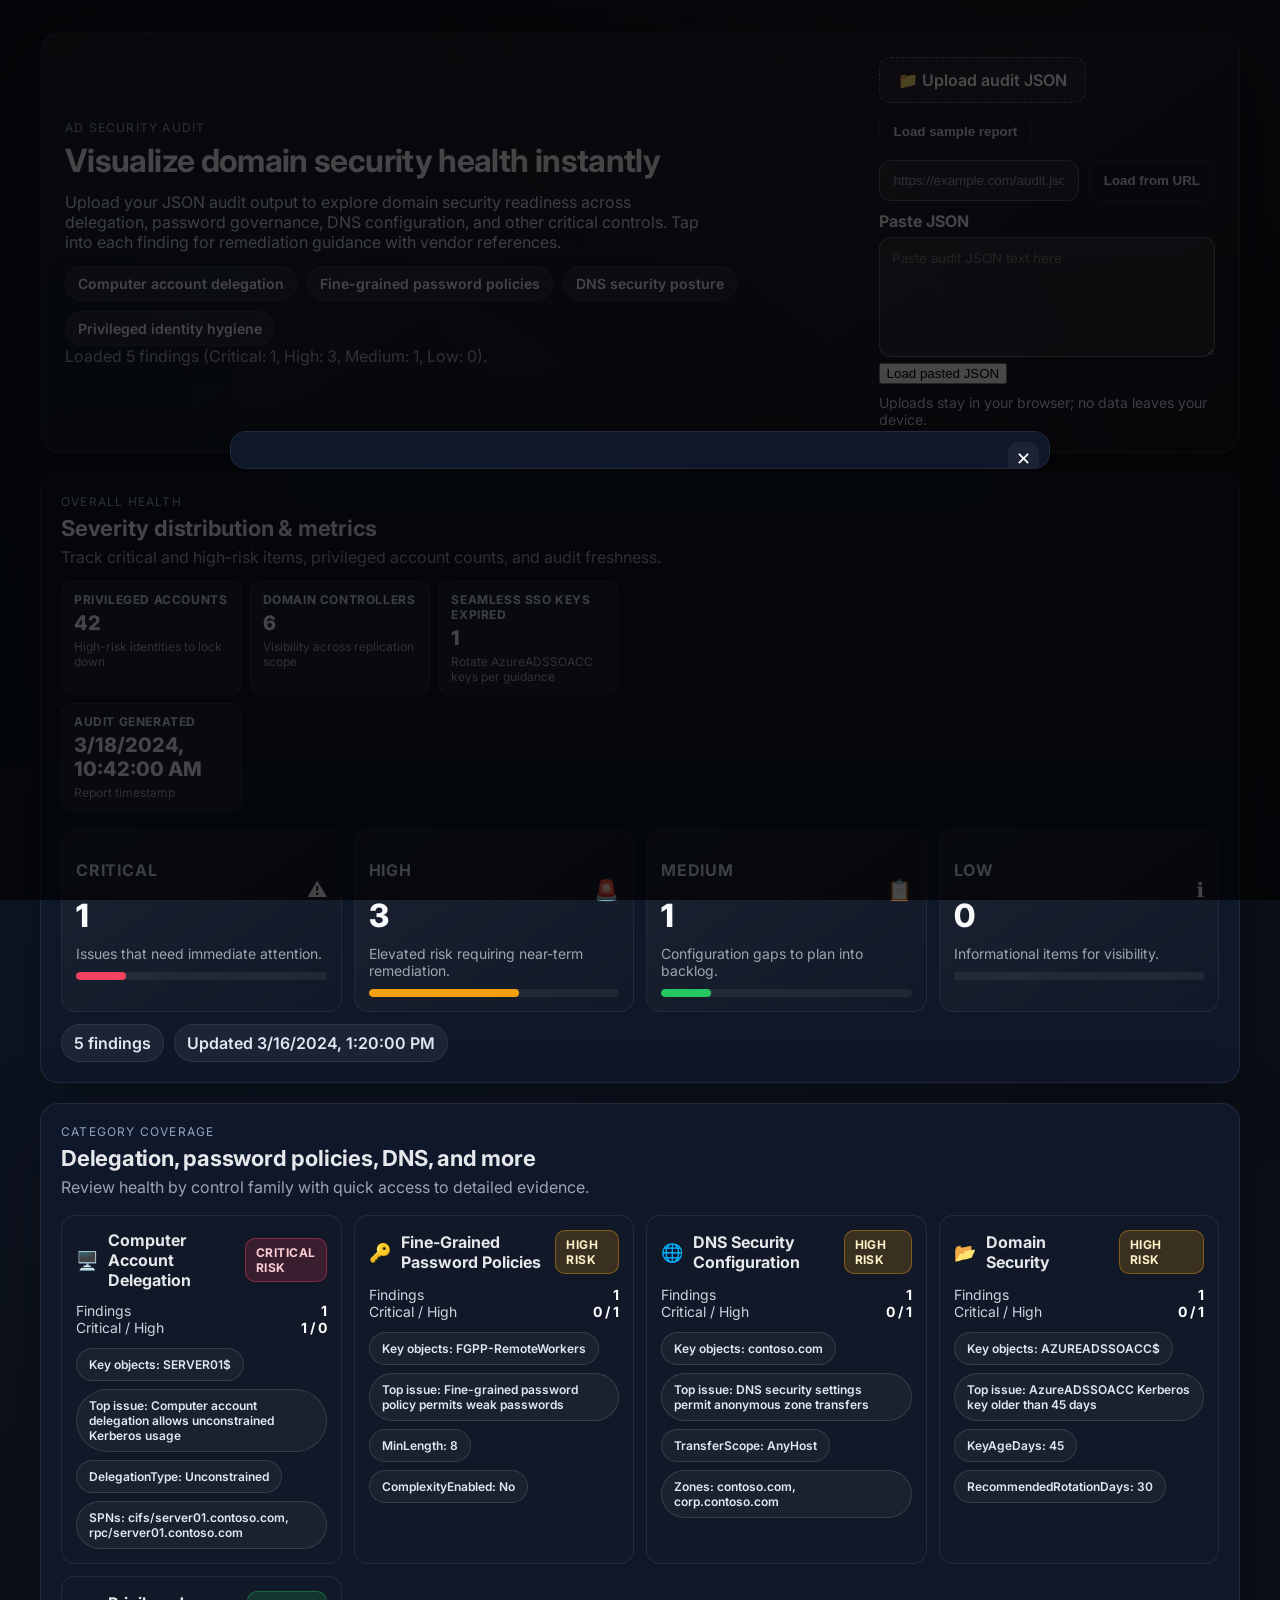
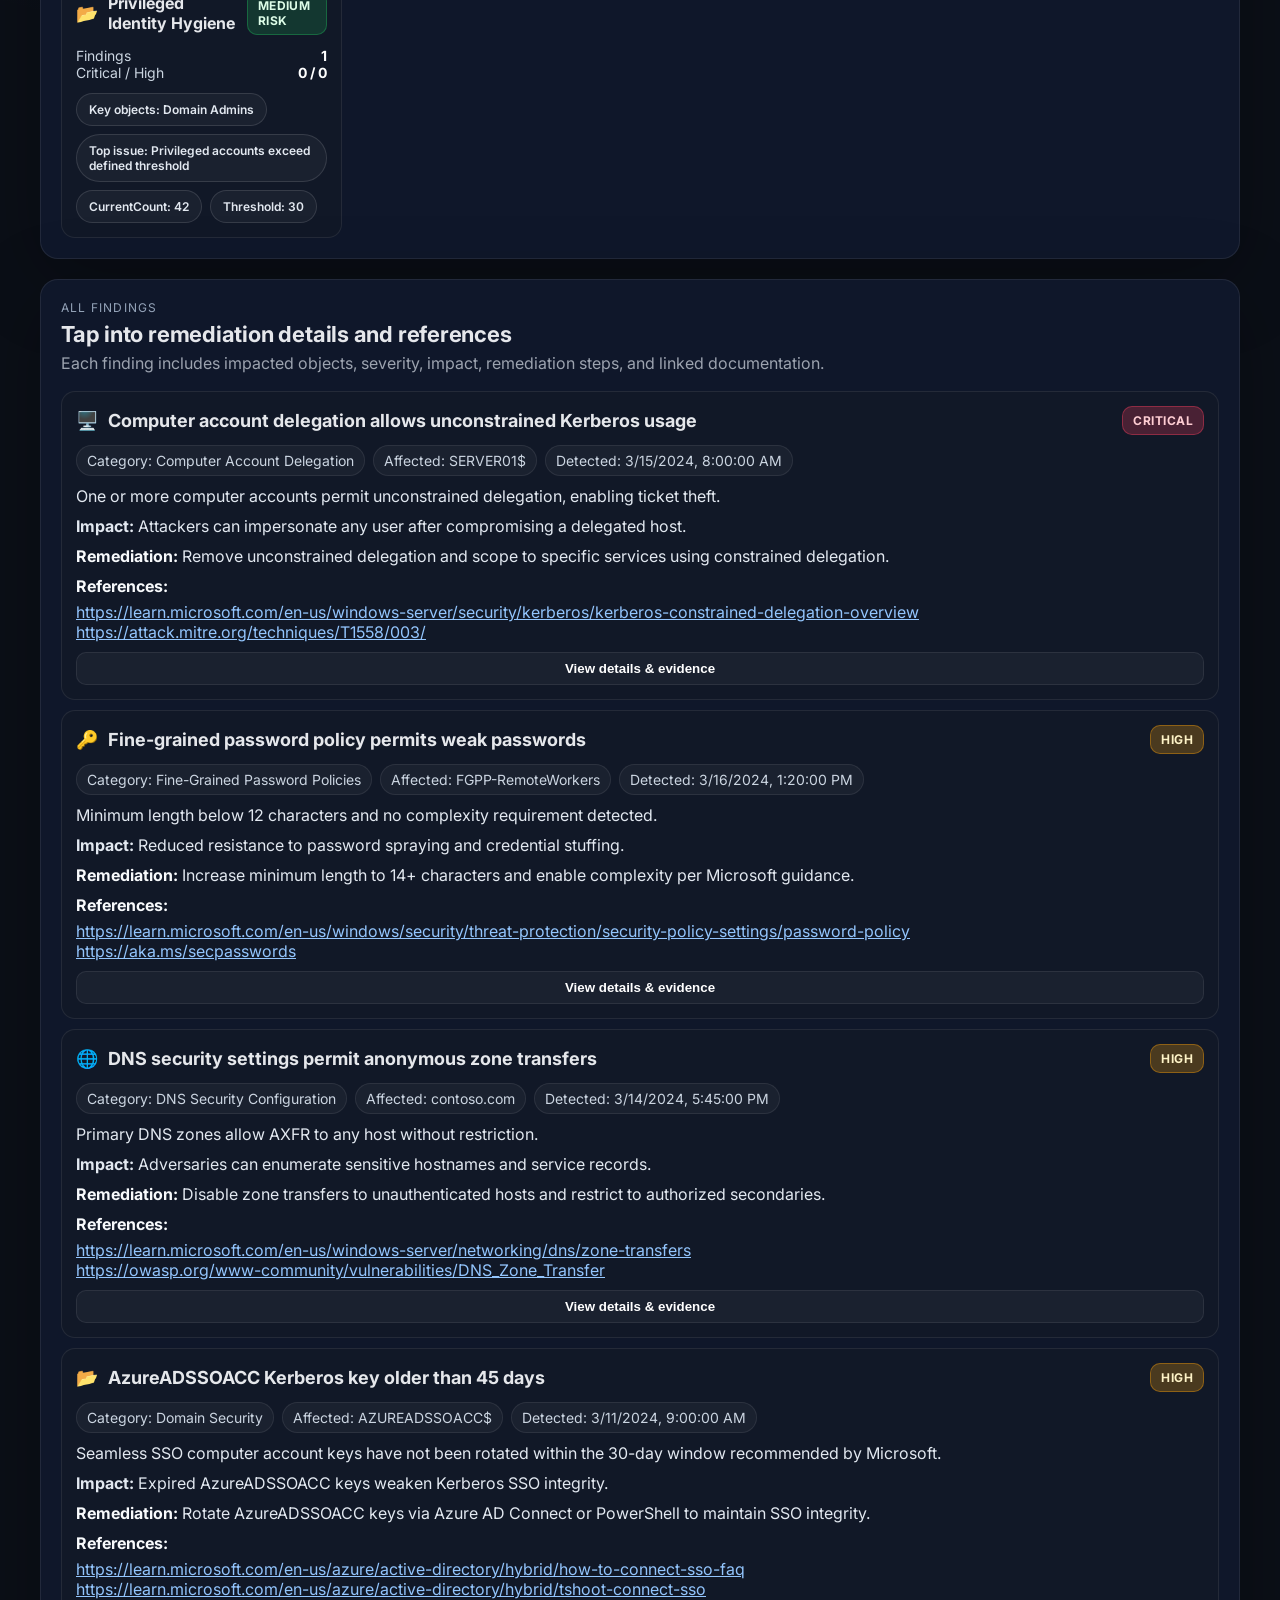
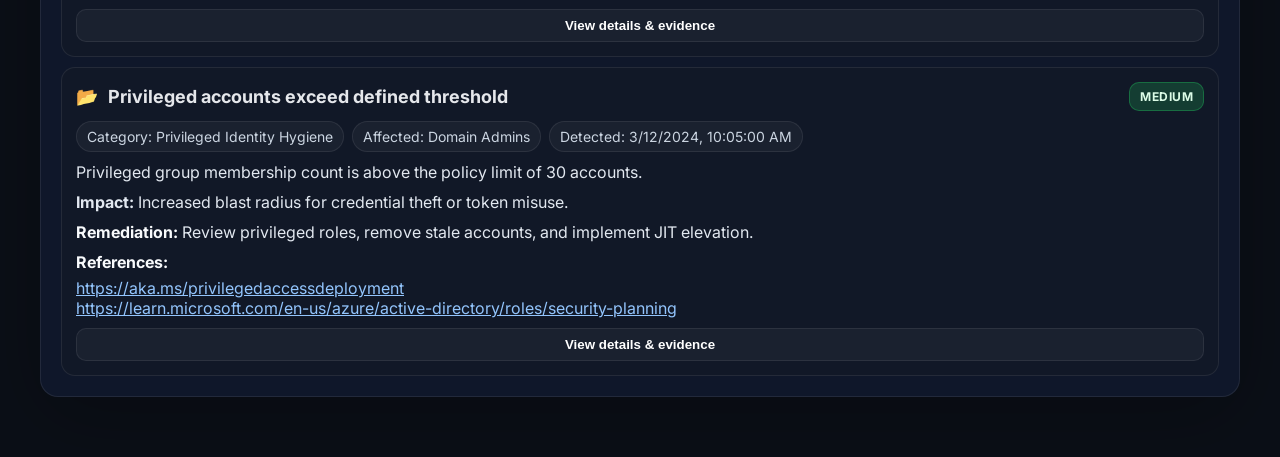
==== ui/index.html @ d888c66b "Improve audit logging robustness" ====
<!DOCTYPE html>
<html lang="en">
  <head>
    <meta charset="UTF-8" />
    <meta name="viewport" content="width=device-width, initial-scale=1.0" />
    <title>AD Security Audit Dashboard</title>
    <link rel="preconnect" href="https://fonts.googleapis.com" />
    <link rel="preconnect" href="https://fonts.gstatic.com" crossorigin />
    <link
      href="https://fonts.googleapis.com/css2?family=Inter:wght@400;600;700;800&display=swap"
      rel="stylesheet"
    />
    <link rel="stylesheet" href="./assets/styles.css" />
  </head>
  <body>
    <main class="app-shell">
      <section class="hero">
        <div class="hero-copy">
          <p class="eyebrow">AD Security Audit</p>
          <h1>Visualize domain security health instantly</h1>
          <p class="lede">
            Upload your JSON audit output to explore domain security readiness across delegation,
            password governance, DNS configuration, and other critical controls. Tap into each
            finding for remediation guidance with vendor references.
          </p>
          <div class="hero-badges">
            <span class="badge">Computer account delegation</span>
            <span class="badge">Fine-grained password policies</span>
            <span class="badge">DNS security posture</span>
            <span class="badge">Privileged identity hygiene</span>
          </div>
          <p id="status-message" class="muted">Waiting for data…</p>
        </div>
        <div class="hero-actions">
          <label class="file-upload">
            <input type="file" id="file-input" accept="application/json" />
            <span>📁 Upload audit JSON</span>
          </label>
          <button id="load-sample" class="ghost">Load sample report</button>
          <div class="input-row">
            <input id="remote-url" type="url" placeholder="https://example.com/audit.json" />
            <button id="load-url" class="ghost">Load from URL</button>
          </div>
          <label class="paste-area">
            <span>Paste JSON</span>
            <textarea id="paste-json" rows="4" placeholder="Paste audit JSON text here"></textarea>
            <button id="load-pasted" type="button">Load pasted JSON</button>
          </label>
          <div class="helper-text">Uploads stay in your browser; no data leaves your device.</div>
        </div>
      </section>

      <section class="panel">
        <div class="section-heading">
          <div>
            <p class="eyebrow">Overall health</p>
            <h2>Severity distribution & metrics</h2>
            <p class="muted">Track critical and high-risk items, privileged account counts, and audit freshness.</p>
          </div>
          <div class="meta-stats" id="meta-stats"></div>
        </div>
        <div class="summary-grid">
          <article class="summary-card tone-critical">
            <div class="card-top">
              <div>
                <p class="label">Critical</p>
                <p class="count" id="critical-count">0</p>
              </div>
              <span class="icon">⚠️</span>
            </div>
            <p class="helper">Issues that need immediate attention.</p>
            <div class="progress"><span id="critical-progress"></span></div>
          </article>
          <article class="summary-card tone-high">
            <div class="card-top">
              <div>
                <p class="label">High</p>
                <p class="count" id="high-count">0</p>
              </div>
              <span class="icon">🚨</span>
            </div>
            <p class="helper">Elevated risk requiring near-term remediation.</p>
            <div class="progress"><span id="high-progress"></span></div>
          </article>
          <article class="summary-card tone-medium">
            <div class="card-top">
              <div>
                <p class="label">Medium</p>
                <p class="count" id="medium-count">0</p>
              </div>
              <span class="icon">📋</span>
            </div>
            <p class="helper">Configuration gaps to plan into backlog.</p>
            <div class="progress"><span id="medium-progress"></span></div>
          </article>
          <article class="summary-card tone-low">
            <div class="card-top">
              <div>
                <p class="label">Low</p>
                <p class="count" id="low-count">0</p>
              </div>
              <span class="icon">ℹ️</span>
            </div>
            <p class="helper">Informational items for visibility.</p>
            <div class="progress"><span id="low-progress"></span></div>
          </article>
        </div>
        <div class="meta-row-bar">
          <span id="total-count" class="pill">0 findings</span>
          <span id="last-updated" class="pill">Waiting for data…</span>
        </div>
      </section>

      <section class="panel">
        <div class="section-heading">
          <div>
            <p class="eyebrow">Category coverage</p>
            <h2>Delegation, password policies, DNS, and more</h2>
            <p class="muted">Review health by control family with quick access to detailed evidence.</p>
          </div>
        </div>
        <div id="category-grid" class="category-grid">Load an audit JSON file to see category health.</div>
      </section>

      <section class="panel">
        <div class="section-heading">
          <div>
            <p class="eyebrow">All findings</p>
            <h2>Tap into remediation details and references</h2>
            <p class="muted">Each finding includes impacted objects, severity, impact, remediation steps, and linked documentation.</p>
          </div>
        </div>
        <div id="findings-list" class="finding-list">No findings to display yet.</div>
      </section>
    </main>

    <div id="modal" class="modal" hidden>
      <div class="modal-content">
        <button class="close" id="close-modal" aria-label="Close details">✕</button>
        <div id="modal-body"></div>
      </div>
    </div>

    <script src="./assets/app.js"></script>
  </body>
</html>
---- ui/assets/styles.css ----
:root {
  --bg: #0b0f17;
  --card: #111827;
  --panel: #0f172a;
  --muted: #9ca3af;
  --border: rgba(255, 255, 255, 0.08);
  --glow: linear-gradient(135deg, #6ee7ff 0%, #a855f7 50%, #fb7185 100%);
  --critical: #f43f5e;
  --high: #f59e0b;
  --medium: #22c55e;
  --low: #38bdf8;
  font-family: 'Inter', system-ui, -apple-system, BlinkMacSystemFont, 'Segoe UI', sans-serif;
  background: var(--bg);
}

* {
  box-sizing: border-box;
}

body {
  margin: 0;
  padding: 32px 20px 60px;
  background: radial-gradient(circle at 20% 20%, rgba(59, 130, 246, 0.08), transparent 30%),
    radial-gradient(circle at 80% 0%, rgba(236, 72, 153, 0.08), transparent 25%),
    var(--bg);
  color: #e5e7eb;
  min-height: 100vh;
}

.app-shell {
  max-width: 1200px;
  margin: 0 auto;
  display: flex;
  flex-direction: column;
  gap: 20px;
}

.hero {
  display: flex;
  justify-content: space-between;
  gap: 24px;
  background: linear-gradient(145deg, rgba(255, 255, 255, 0.05), rgba(255, 255, 255, 0.02));
  border: 1px solid var(--border);
  padding: 24px;
  border-radius: 20px;
  box-shadow: 0 20px 80px rgba(0, 0, 0, 0.35);
  align-items: center;
}

.hero h1 {
  margin: 6px 0 12px;
  font-size: 32px;
  letter-spacing: -0.02em;
}

.lede {
  margin: 0 0 14px;
  color: #cbd5e1;
  max-width: 650px;
}

.hero-badges {
  display: flex;
  gap: 10px;
  flex-wrap: wrap;
}

.badge {
  padding: 8px 12px;
  border-radius: 999px;
  background: rgba(148, 163, 184, 0.12);
  border: 1px solid var(--border);
  color: #e2e8f0;
  font-weight: 600;
  font-size: 14px;
}

.hero-actions {
  display: flex;
  flex-direction: column;
  gap: 10px;
  align-items: flex-start;
}

.input-row {
  display: flex;
  gap: 10px;
  width: 100%;
}

.input-row input[type='url'] {
  flex: 1;
  padding: 12px 14px;
  border: 1px solid rgba(255, 255, 255, 0.25);
  border-radius: 12px;
  background: rgba(255, 255, 255, 0.06);
  color: #e2e8f0;
}

.input-row input[type='url']::placeholder {
  color: #94a3b8;
}

.file-upload {
  display: inline-flex;
  align-items: center;
  gap: 10px;
  padding: 12px 18px;
  border-radius: 12px;
  border: 1px dashed rgba(255, 255, 255, 0.3);
  background: rgba(255, 255, 255, 0.05);
  cursor: pointer;
  font-weight: 600;
  color: #f8fafc;
  transition: all 0.2s ease;
}

.file-upload:hover {
  background: rgba(255, 255, 255, 0.08);
  transform: translateY(-1px);
}

.file-upload input {
  display: none;
}

.hero-actions .ghost {
  background: transparent;
  border: 1px solid var(--border);
  color: #cbd5e1;
  padding: 10px 14px;
  border-radius: 10px;
  cursor: pointer;
  font-weight: 600;
  transition: all 0.2s ease;
}

.hero-actions .ghost:hover {
  border-color: rgba(255, 255, 255, 0.5);
  color: #fff;
}

.helper-text {
  color: #cbd5e1;
  font-size: 14px;
}

.paste-area {
  display: flex;
  flex-direction: column;
  gap: 6px;
  width: 100%;
  font-weight: 700;
  color: #e2e8f0;
}

.paste-area textarea {
  width: 100%;
  padding: 12px;
  border-radius: 12px;
  border: 1px solid rgba(255, 255, 255, 0.25);
  background: rgba(255, 255, 255, 0.08);
  color: #e2e8f0;
  min-height: 120px;
  font-family: 'Inter', system-ui, -apple-system, sans-serif;
}

.paste-area button {
  align-self: flex-start;
}

.panel {
  background: var(--panel);
  border-radius: 18px;
  border: 1px solid var(--border);
  padding: 20px;
  box-shadow: 0 20px 80px rgba(0, 0, 0, 0.25);
}

.section-heading {
  display: flex;
  align-items: flex-start;
  justify-content: space-between;
  gap: 14px;
  flex-wrap: wrap;
  margin-bottom: 18px;
}

.eyebrow {
  text-transform: uppercase;
  letter-spacing: 0.1em;
  color: #94a3b8;
  font-size: 12px;
  margin: 0 0 6px;
}

h2 {
  margin: 0 0 6px;
  font-size: 22px;
  letter-spacing: -0.01em;
}

.muted {
  color: var(--muted);
  margin: 0;
}

.error {
  color: #fca5a5;
  margin: 0;
}

.pill {
  background: rgba(255, 255, 255, 0.06);
  border: 1px solid var(--border);
  padding: 8px 12px;
  border-radius: 999px;
  color: #e2e8f0;
  font-weight: 600;
}

.summary-grid {
  display: grid;
  grid-template-columns: repeat(auto-fit, minmax(220px, 1fr));
  gap: 12px;
}

.summary-card {
  background: var(--card);
  border: 1px solid var(--border);
  border-radius: 14px;
  padding: 14px;
  display: flex;
  flex-direction: column;
  gap: 10px;
  position: relative;
  overflow: hidden;
}

.summary-card::after {
  content: '';
  position: absolute;
  inset: 0;
  background: linear-gradient(145deg, rgba(255, 255, 255, 0.04), transparent);
  pointer-events: none;
}

.card-top {
  display: flex;
  align-items: center;
  gap: 8px;
  justify-content: space-between;
}

.card-top .icon {
  font-size: 20px;
}

.label {
  text-transform: uppercase;
  letter-spacing: 0.05em;
  color: #cbd5e1;
  font-weight: 700;
}

.count {
  font-size: 32px;
  margin: 0;
  font-weight: 800;
  color: #f8fafc;
}

.helper {
  margin: 0;
  color: #9ca3af;
  font-size: 14px;
}

.progress {
  width: 100%;
  height: 8px;
  background: rgba(255, 255, 255, 0.06);
  border-radius: 999px;
  overflow: hidden;
}

.progress span {
  display: block;
  height: 100%;
  width: 0%;
  border-radius: 999px;
}

.tone-critical .progress span {
  background: var(--critical);
}

.tone-high .progress span {
  background: var(--high);
}

.tone-medium .progress span {
  background: var(--medium);
}

.tone-low .progress span {
  background: var(--low);
}

.category-grid {
  display: grid;
  gap: 12px;
  grid-template-columns: repeat(auto-fit, minmax(260px, 1fr));
}

.category-card {
  background: var(--card);
  border: 1px solid var(--border);
  border-radius: 14px;
  padding: 14px;
  display: flex;
  flex-direction: column;
  gap: 12px;
  transition: transform 0.2s ease, border-color 0.2s ease;
  cursor: pointer;
}

.category-card:hover {
  transform: translateY(-4px);
  border-color: rgba(255, 255, 255, 0.25);
}

.category-header {
  display: flex;
  justify-content: space-between;
  gap: 10px;
  align-items: center;
}

.category-title {
  display: flex;
  gap: 10px;
  align-items: center;
  font-weight: 700;
}

.category-title .icon {
  font-size: 18px;
}

.status-chip {
  padding: 6px 10px;
  border-radius: 10px;
  font-weight: 700;
  font-size: 12px;
  text-transform: uppercase;
  letter-spacing: 0.04em;
}

.status-critical {
  background: rgba(244, 63, 94, 0.18);
  color: #fecdd3;
  border: 1px solid rgba(244, 63, 94, 0.4);
}

.status-high {
  background: rgba(245, 158, 11, 0.18);
  color: #fef3c7;
  border: 1px solid rgba(245, 158, 11, 0.4);
}

.status-medium {
  background: rgba(34, 197, 94, 0.18);
  color: #dcfce7;
  border: 1px solid rgba(34, 197, 94, 0.35);
}

.status-low {
  background: rgba(56, 189, 248, 0.18);
  color: #cffafe;
  border: 1px solid rgba(56, 189, 248, 0.35);
}

.stat-line {
  display: flex;
  justify-content: space-between;
  color: #cbd5e1;
  font-size: 14px;
}

.stat-line strong {
  color: #fff;
}

.pill-row {
  display: flex;
  gap: 8px;
  flex-wrap: wrap;
}

.pill-row .pill {
  background: rgba(255, 255, 255, 0.04);
  border-color: rgba(255, 255, 255, 0.12);
  font-size: 12px;
}

.finding-list {
  display: grid;
  gap: 10px;
}

.finding-card {
  background: var(--card);
  border: 1px solid var(--border);
  border-radius: 14px;
  padding: 14px;
  display: grid;
  gap: 10px;
  grid-template-columns: 1fr;
}

.finding-header {
  display: flex;
  justify-content: space-between;
  gap: 10px;
  align-items: center;
  flex-wrap: wrap;
}

.finding-title {
  display: flex;
  align-items: center;
  gap: 10px;
  font-size: 18px;
  font-weight: 700;
}

.severity-pill {
  padding: 6px 10px;
  border-radius: 10px;
  font-weight: 700;
  font-size: 12px;
  letter-spacing: 0.04em;
  text-transform: uppercase;
}

.severity-critical { background: rgba(244, 63, 94, 0.25); color: #fecdd3; border: 1px solid rgba(244, 63, 94, 0.4); }
.severity-high { background: rgba(245, 158, 11, 0.25); color: #fef3c7; border: 1px solid rgba(245, 158, 11, 0.4); }
.severity-medium { background: rgba(34, 197, 94, 0.22); color: #dcfce7; border: 1px solid rgba(34, 197, 94, 0.35); }
.severity-low { background: rgba(56, 189, 248, 0.22); color: #cffafe; border: 1px solid rgba(56, 189, 248, 0.35); }

.meta-row {
  display: flex;
  flex-wrap: wrap;
  gap: 8px;
  color: #cbd5e1;
  font-size: 14px;
}

.meta-chip {
  padding: 6px 10px;
  border-radius: 999px;
  background: rgba(255, 255, 255, 0.04);
  border: 1px solid var(--border);
}

.description,
.impact,
.remediation,
.references,
.detail-grid {
  margin: 0;
  color: #e2e8f0;
}

.remediation strong,
.references strong,
.detail-grid strong {
  color: #f8fafc;
}

.detail-grid {
  display: grid;
  grid-template-columns: repeat(auto-fit, minmax(220px, 1fr));
  gap: 8px;
}

.detail-grid .pill {
  display: inline-flex;
  justify-content: space-between;
  gap: 6px;
}

.meta-row-bar {
  display: flex;
  gap: 10px;
  flex-wrap: wrap;
  margin-top: 12px;
}

.meta-stats {
  display: grid;
  grid-template-columns: repeat(auto-fit, minmax(140px, 1fr));
  gap: 8px;
  min-width: 240px;
}

.meta-stat-card {
  background: rgba(255, 255, 255, 0.05);
  border: 1px solid var(--border);
  border-radius: 12px;
  padding: 10px 12px;
  display: flex;
  flex-direction: column;
  gap: 4px;
}

.meta-stat-card .label {
  font-size: 12px;
  text-transform: uppercase;
  color: #cbd5e1;
}

.meta-stat-card .value {
  font-size: 20px;
  font-weight: 800;
}

.meta-stat-card .hint {
  color: #9ca3af;
  font-size: 12px;
}

.detail-button {
  align-self: flex-start;
  padding: 8px 10px;
  border-radius: 10px;
  border: 1px solid var(--border);
  background: rgba(255, 255, 255, 0.04);
  color: #fff;
  font-weight: 700;
  cursor: pointer;
  transition: all 0.2s ease;
}

.detail-button:hover {
  border-color: rgba(255, 255, 255, 0.25);
  transform: translateY(-1px);
}

.modal {
  position: fixed;
  inset: 0;
  background: rgba(0, 0, 0, 0.7);
  display: grid;
  place-items: center;
  padding: 20px;
  z-index: 999;
}

.modal-content {
  background: var(--panel);
  border: 1px solid var(--border);
  border-radius: 16px;
  max-width: 820px;
  width: min(820px, 100%);
  max-height: 90vh;
  overflow: auto;
  padding: 18px;
  position: relative;
  box-shadow: 0 30px 100px rgba(0, 0, 0, 0.45);
}

.close {
  position: absolute;
  top: 10px;
  right: 10px;
  border: none;
  background: rgba(255, 255, 255, 0.05);
  color: #fff;
  font-size: 18px;
  padding: 6px 8px;
  border-radius: 10px;
  cursor: pointer;
}

.reference-list {
  list-style: none;
  padding-left: 0;
  margin: 6px 0 0;
}

.reference-list li a {
  color: #93c5fd;
}

@media (max-width: 900px) {
  .hero {
    flex-direction: column;
    align-items: flex-start;
  }

  body {
    padding: 18px 14px 40px;
  }
}
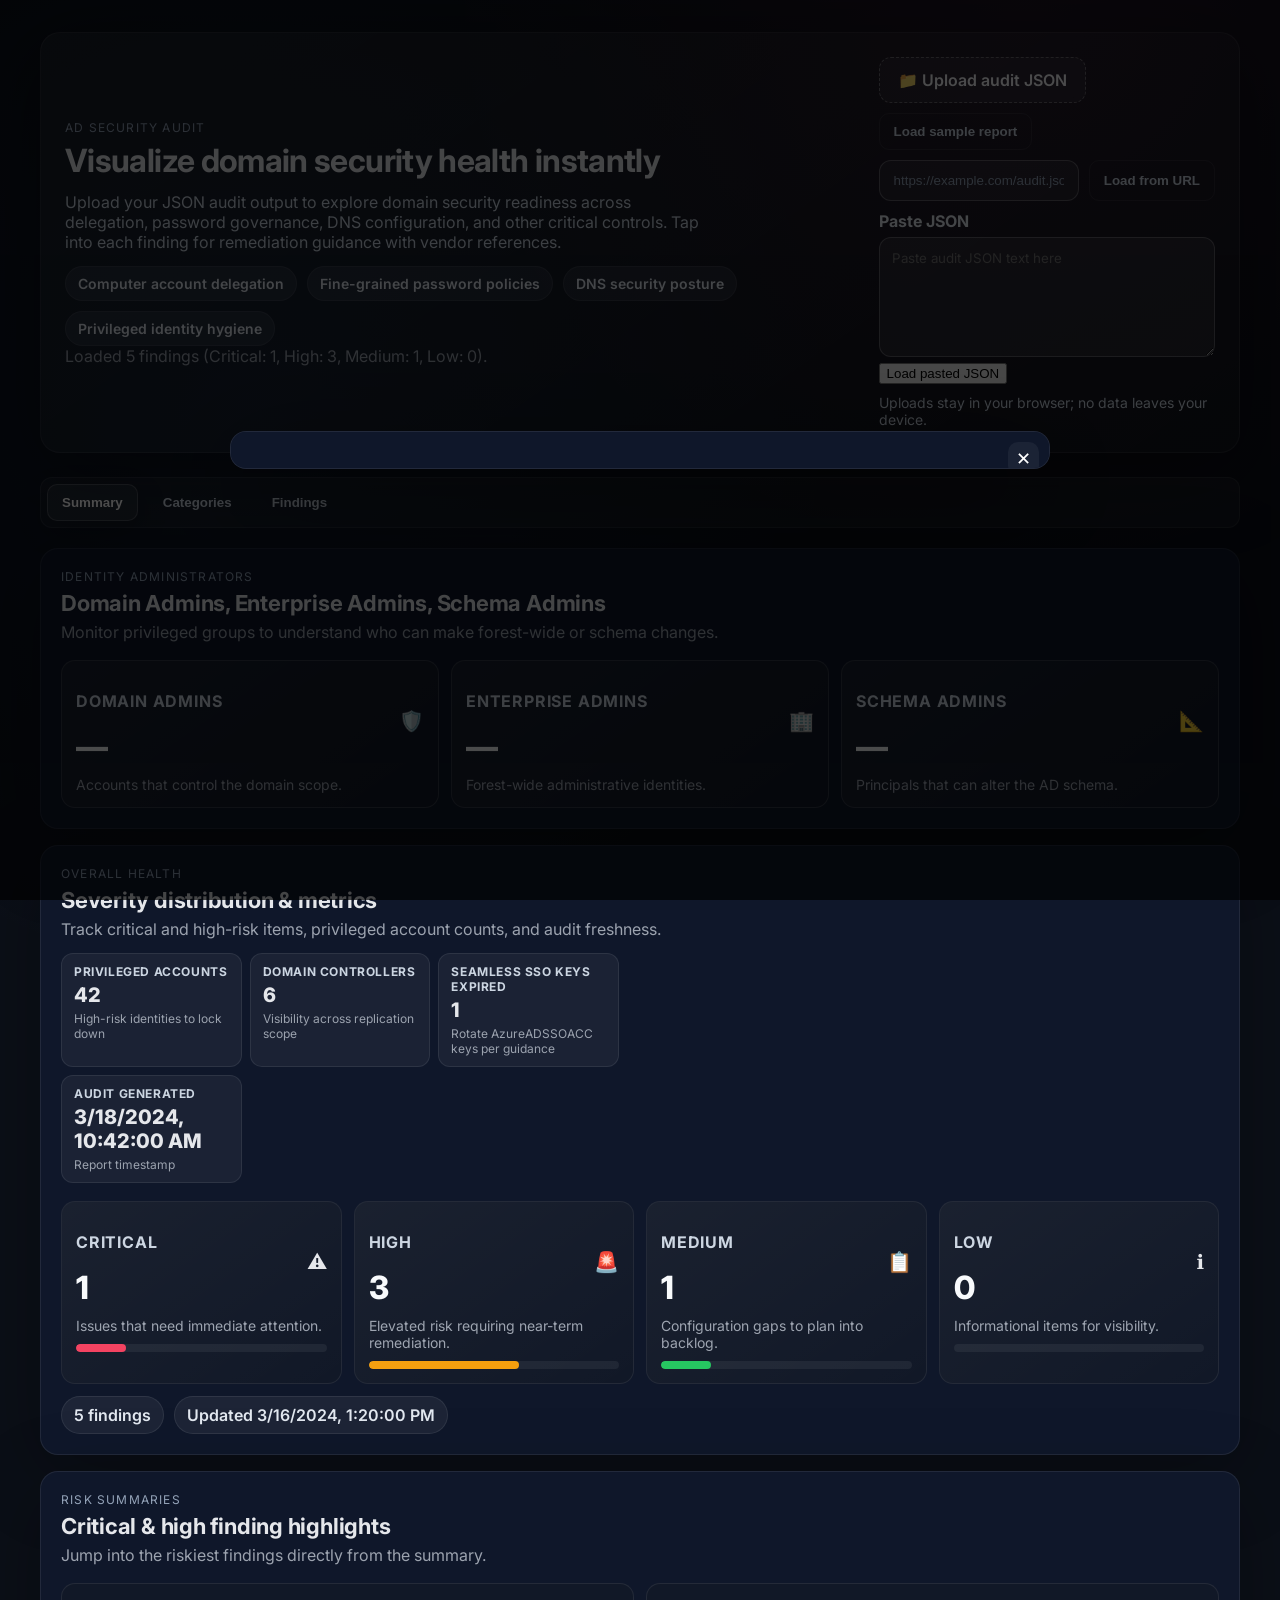
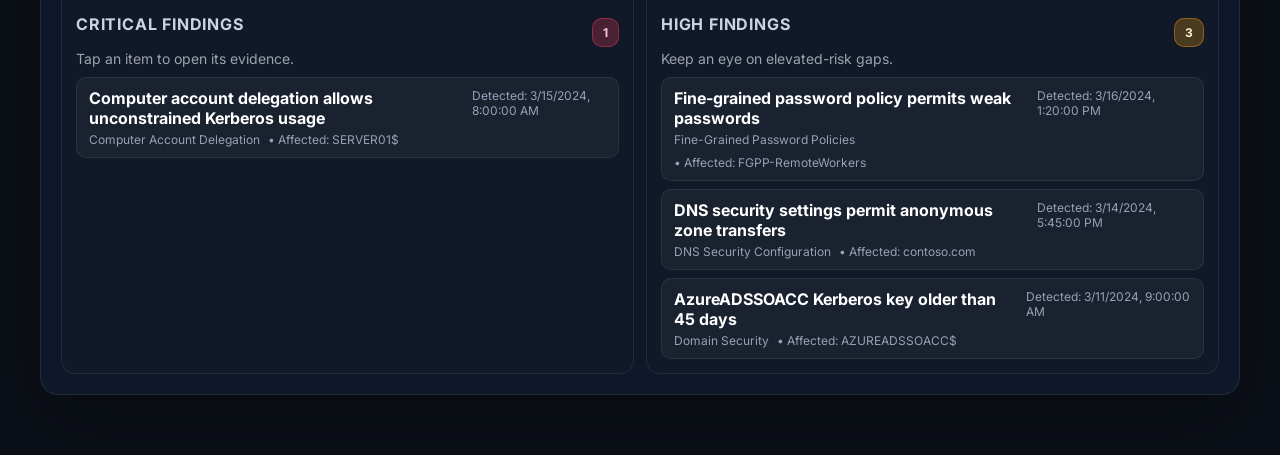
==== commit f39cc635: "Add tabbed report layout with summary callouts" ====
--- a/ui/index.html
+++ b/ui/index.html
@@ -50,87 +50,173 @@
         </div>
       </section>
 
-      <section class="panel">
-        <div class="section-heading">
-          <div>
-            <p class="eyebrow">Overall health</p>
-            <h2>Severity distribution & metrics</h2>
-            <p class="muted">Track critical and high-risk items, privileged account counts, and audit freshness.</p>
-          </div>
-          <div class="meta-stats" id="meta-stats"></div>
-        </div>
-        <div class="summary-grid">
-          <article class="summary-card tone-critical">
-            <div class="card-top">
-              <div>
-                <p class="label">Critical</p>
-                <p class="count" id="critical-count">0</p>
-              </div>
-              <span class="icon">⚠️</span>
-            </div>
-            <p class="helper">Issues that need immediate attention.</p>
-            <div class="progress"><span id="critical-progress"></span></div>
-          </article>
-          <article class="summary-card tone-high">
-            <div class="card-top">
-              <div>
-                <p class="label">High</p>
-                <p class="count" id="high-count">0</p>
-              </div>
-              <span class="icon">🚨</span>
-            </div>
-            <p class="helper">Elevated risk requiring near-term remediation.</p>
-            <div class="progress"><span id="high-progress"></span></div>
-          </article>
-          <article class="summary-card tone-medium">
-            <div class="card-top">
-              <div>
-                <p class="label">Medium</p>
-                <p class="count" id="medium-count">0</p>
-              </div>
-              <span class="icon">📋</span>
-            </div>
-            <p class="helper">Configuration gaps to plan into backlog.</p>
-            <div class="progress"><span id="medium-progress"></span></div>
-          </article>
-          <article class="summary-card tone-low">
-            <div class="card-top">
-              <div>
-                <p class="label">Low</p>
-                <p class="count" id="low-count">0</p>
-              </div>
-              <span class="icon">ℹ️</span>
-            </div>
-            <p class="helper">Informational items for visibility.</p>
-            <div class="progress"><span id="low-progress"></span></div>
-          </article>
-        </div>
-        <div class="meta-row-bar">
-          <span id="total-count" class="pill">0 findings</span>
-          <span id="last-updated" class="pill">Waiting for data…</span>
-        </div>
-      </section>
-
-      <section class="panel">
-        <div class="section-heading">
-          <div>
-            <p class="eyebrow">Category coverage</p>
-            <h2>Delegation, password policies, DNS, and more</h2>
-            <p class="muted">Review health by control family with quick access to detailed evidence.</p>
-          </div>
-        </div>
-        <div id="category-grid" class="category-grid">Load an audit JSON file to see category health.</div>
-      </section>
-
-      <section class="panel">
-        <div class="section-heading">
-          <div>
-            <p class="eyebrow">All findings</p>
-            <h2>Tap into remediation details and references</h2>
-            <p class="muted">Each finding includes impacted objects, severity, impact, remediation steps, and linked documentation.</p>
-          </div>
-        </div>
-        <div id="findings-list" class="finding-list">No findings to display yet.</div>
+      <div class="tab-bar" role="tablist" aria-label="Report navigation">
+        <button class="tab-button active" data-tab="summary" role="tab" aria-selected="true">Summary</button>
+        <button class="tab-button" data-tab="categories" role="tab" aria-selected="false">Categories</button>
+        <button class="tab-button" data-tab="findings" role="tab" aria-selected="false">Findings</button>
+      </div>
+
+      <section class="tab-panel" data-tab-panel="summary" role="tabpanel">
+        <section class="panel">
+          <div class="section-heading">
+            <div>
+              <p class="eyebrow">Identity administrators</p>
+              <h2>Domain Admins, Enterprise Admins, Schema Admins</h2>
+              <p class="muted">Monitor privileged groups to understand who can make forest-wide or schema changes.</p>
+            </div>
+          </div>
+          <div class="admin-grid" id="admin-grid">
+            <article class="summary-card tone-identity">
+              <div class="card-top">
+                <div>
+                  <p class="label">Domain Admins</p>
+                  <p class="count" id="domain-admins-count">—</p>
+                </div>
+                <span class="icon">🛡️</span>
+              </div>
+              <p class="helper">Accounts that control the domain scope.</p>
+            </article>
+            <article class="summary-card tone-identity">
+              <div class="card-top">
+                <div>
+                  <p class="label">Enterprise Admins</p>
+                  <p class="count" id="enterprise-admins-count">—</p>
+                </div>
+                <span class="icon">🏢</span>
+              </div>
+              <p class="helper">Forest-wide administrative identities.</p>
+            </article>
+            <article class="summary-card tone-identity">
+              <div class="card-top">
+                <div>
+                  <p class="label">Schema Admins</p>
+                  <p class="count" id="schema-admins-count">—</p>
+                </div>
+                <span class="icon">📐</span>
+              </div>
+              <p class="helper">Principals that can alter the AD schema.</p>
+            </article>
+          </div>
+        </section>
+
+        <section class="panel">
+          <div class="section-heading">
+            <div>
+              <p class="eyebrow">Overall health</p>
+              <h2>Severity distribution & metrics</h2>
+              <p class="muted">Track critical and high-risk items, privileged account counts, and audit freshness.</p>
+            </div>
+            <div class="meta-stats" id="meta-stats"></div>
+          </div>
+          <div class="summary-grid">
+            <article class="summary-card tone-critical">
+              <div class="card-top">
+                <div>
+                  <p class="label">Critical</p>
+                  <p class="count" id="critical-count">0</p>
+                </div>
+                <span class="icon">⚠️</span>
+              </div>
+              <p class="helper">Issues that need immediate attention.</p>
+              <div class="progress"><span id="critical-progress"></span></div>
+            </article>
+            <article class="summary-card tone-high">
+              <div class="card-top">
+                <div>
+                  <p class="label">High</p>
+                  <p class="count" id="high-count">0</p>
+                </div>
+                <span class="icon">🚨</span>
+              </div>
+              <p class="helper">Elevated risk requiring near-term remediation.</p>
+              <div class="progress"><span id="high-progress"></span></div>
+            </article>
+            <article class="summary-card tone-medium">
+              <div class="card-top">
+                <div>
+                  <p class="label">Medium</p>
+                  <p class="count" id="medium-count">0</p>
+                </div>
+                <span class="icon">📋</span>
+              </div>
+              <p class="helper">Configuration gaps to plan into backlog.</p>
+              <div class="progress"><span id="medium-progress"></span></div>
+            </article>
+            <article class="summary-card tone-low">
+              <div class="card-top">
+                <div>
+                  <p class="label">Low</p>
+                  <p class="count" id="low-count">0</p>
+                </div>
+                <span class="icon">ℹ️</span>
+              </div>
+              <p class="helper">Informational items for visibility.</p>
+              <div class="progress"><span id="low-progress"></span></div>
+            </article>
+          </div>
+          <div class="meta-row-bar">
+            <span id="total-count" class="pill">0 findings</span>
+            <span id="last-updated" class="pill">Waiting for data…</span>
+          </div>
+        </section>
+
+        <section class="panel">
+          <div class="section-heading">
+            <div>
+              <p class="eyebrow">Risk summaries</p>
+              <h2>Critical & high finding highlights</h2>
+              <p class="muted">Jump into the riskiest findings directly from the summary.</p>
+            </div>
+          </div>
+          <div class="callout-grid">
+            <article class="callout-card" aria-live="polite">
+              <div class="callout-header">
+                <div>
+                  <p class="label">Critical findings</p>
+                  <p class="helper">Tap an item to open its evidence.</p>
+                </div>
+                <span class="severity-pill severity-critical" id="critical-summary-count">0</span>
+              </div>
+              <div id="critical-summary-list" class="callout-list">No critical findings yet.</div>
+            </article>
+            <article class="callout-card" aria-live="polite">
+              <div class="callout-header">
+                <div>
+                  <p class="label">High findings</p>
+                  <p class="helper">Keep an eye on elevated-risk gaps.</p>
+                </div>
+                <span class="severity-pill severity-high" id="high-summary-count">0</span>
+              </div>
+              <div id="high-summary-list" class="callout-list">No high findings yet.</div>
+            </article>
+          </div>
+        </section>
+      </section>
+
+      <section class="tab-panel" data-tab-panel="categories" role="tabpanel" hidden>
+        <section class="panel">
+          <div class="section-heading">
+            <div>
+              <p class="eyebrow">Category coverage</p>
+              <h2>Delegation, password policies, DNS, and more</h2>
+              <p class="muted">Review health by control family with quick access to detailed evidence.</p>
+            </div>
+          </div>
+          <div id="category-grid" class="category-grid">Load an audit JSON file to see category health.</div>
+        </section>
+      </section>
+
+      <section class="tab-panel" data-tab-panel="findings" role="tabpanel" hidden>
+        <section class="panel">
+          <div class="section-heading">
+            <div>
+              <p class="eyebrow">All findings</p>
+              <h2>Tap into remediation details and references</h2>
+              <p class="muted">Each finding includes impacted objects, severity, impact, remediation steps, and linked documentation.</p>
+            </div>
+          </div>
+          <div id="findings-list" class="finding-list">No findings to display yet.</div>
+        </section>
       </section>
     </main>
 
--- a/ui/assets/styles.css
+++ b/ui/assets/styles.css
@@ -169,6 +169,44 @@
   align-self: flex-start;
 }
 
+.tab-bar {
+  display: inline-flex;
+  gap: 10px;
+  background: rgba(255, 255, 255, 0.04);
+  padding: 6px;
+  border-radius: 12px;
+  border: 1px solid var(--border);
+  margin-top: 4px;
+}
+
+.tab-button {
+  background: transparent;
+  border: 1px solid transparent;
+  color: #cbd5e1;
+  padding: 10px 14px;
+  border-radius: 10px;
+  font-weight: 700;
+  cursor: pointer;
+  transition: all 0.15s ease;
+}
+
+.tab-button.active {
+  background: rgba(255, 255, 255, 0.06);
+  border-color: rgba(255, 255, 255, 0.18);
+  color: #fff;
+  box-shadow: 0 10px 30px rgba(0, 0, 0, 0.2);
+}
+
+.tab-panel[hidden] {
+  display: none;
+}
+
+.tab-panel {
+  display: flex;
+  flex-direction: column;
+  gap: 16px;
+}
+
 .panel {
   background: var(--panel);
   border-radius: 18px;
@@ -225,6 +263,12 @@
   gap: 12px;
 }
 
+.admin-grid {
+  display: grid;
+  grid-template-columns: repeat(auto-fit, minmax(240px, 1fr));
+  gap: 12px;
+}
+
 .summary-card {
   background: var(--card);
   border: 1px solid var(--border);
@@ -307,10 +351,70 @@
   background: var(--low);
 }
 
+.tone-identity {
+  border-color: rgba(255, 255, 255, 0.14);
+}
+
 .category-grid {
   display: grid;
   gap: 12px;
   grid-template-columns: repeat(auto-fit, minmax(260px, 1fr));
+}
+
+.callout-grid {
+  display: grid;
+  grid-template-columns: repeat(auto-fit, minmax(260px, 1fr));
+  gap: 12px;
+}
+
+.callout-card {
+  background: var(--card);
+  border: 1px solid var(--border);
+  border-radius: 14px;
+  padding: 14px;
+  display: flex;
+  flex-direction: column;
+  gap: 10px;
+}
+
+.callout-header {
+  display: flex;
+  align-items: center;
+  justify-content: space-between;
+  gap: 12px;
+}
+
+.callout-list {
+  display: grid;
+  gap: 8px;
+}
+
+.callout-item {
+  padding: 10px 12px;
+  border-radius: 10px;
+  border: 1px solid var(--border);
+  background: rgba(255, 255, 255, 0.04);
+  display: flex;
+  justify-content: space-between;
+  gap: 8px;
+  cursor: pointer;
+  transition: border-color 0.15s ease, transform 0.15s ease;
+}
+
+.callout-item:hover {
+  border-color: rgba(255, 255, 255, 0.2);
+  transform: translateY(-1px);
+}
+
+.callout-item strong {
+  display: block;
+  color: #fff;
+  margin-bottom: 4px;
+}
+
+.callout-item .meta-row {
+  font-size: 12px;
+  color: #94a3b8;
 }
 
 .category-card {
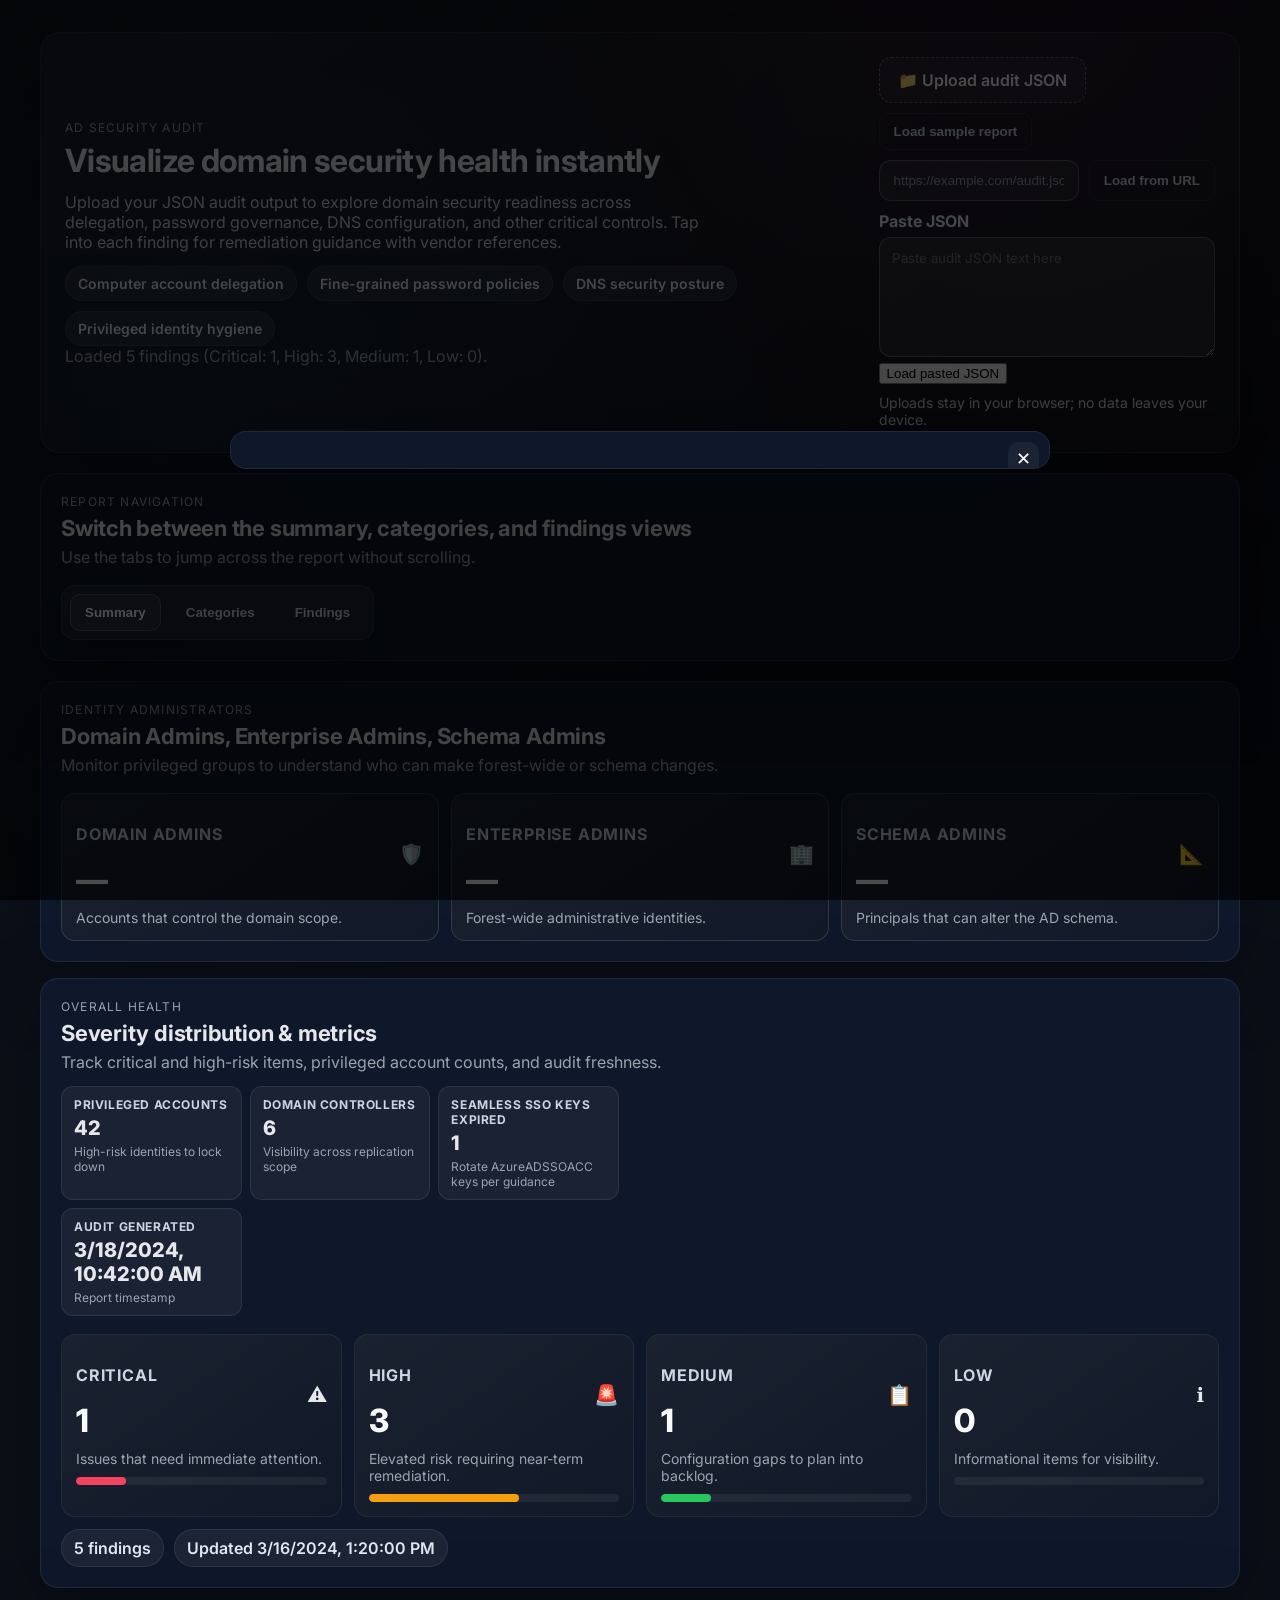
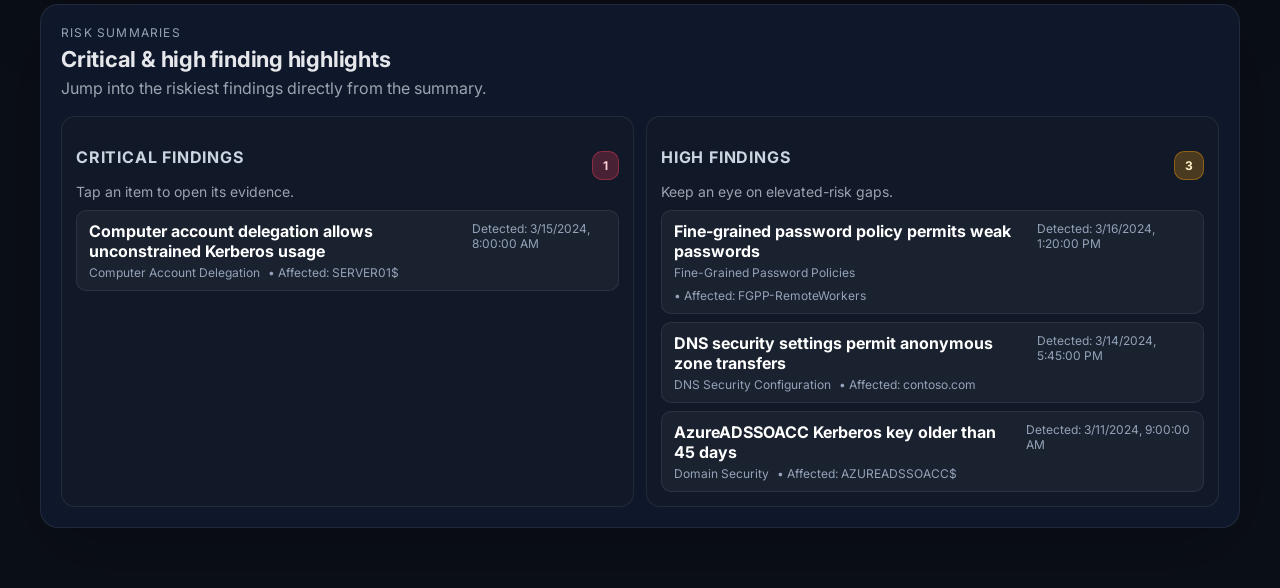
==== commit 64cd10d1: "Normalize severity handling for findings" ====
--- a/ui/index.html
+++ b/ui/index.html
@@ -50,11 +50,20 @@
         </div>
       </section>
 
-      <div class="tab-bar" role="tablist" aria-label="Report navigation">
-        <button class="tab-button active" data-tab="summary" role="tab" aria-selected="true">Summary</button>
-        <button class="tab-button" data-tab="categories" role="tab" aria-selected="false">Categories</button>
-        <button class="tab-button" data-tab="findings" role="tab" aria-selected="false">Findings</button>
-      </div>
+      <section class="panel tab-shell">
+        <div class="section-heading">
+          <div>
+            <p class="eyebrow">Report navigation</p>
+            <h2>Switch between the summary, categories, and findings views</h2>
+            <p class="muted">Use the tabs to jump across the report without scrolling.</p>
+          </div>
+        </div>
+        <div class="tab-bar" role="tablist" aria-label="Report navigation">
+          <button class="tab-button active" data-tab="summary" role="tab" aria-selected="true">Summary</button>
+          <button class="tab-button" data-tab="categories" role="tab" aria-selected="false">Categories</button>
+          <button class="tab-button" data-tab="findings" role="tab" aria-selected="false">Findings</button>
+        </div>
+      </section>
 
       <section class="tab-panel" data-tab-panel="summary" role="tabpanel">
         <section class="panel">
--- a/ui/assets/styles.css
+++ b/ui/assets/styles.css
@@ -169,14 +169,22 @@
   align-self: flex-start;
 }
 
+.tab-shell {
+  position: sticky;
+  top: 0;
+  z-index: 10;
+  background: linear-gradient(180deg, rgba(15, 23, 42, 0.96) 0%, rgba(15, 23, 42, 0.88) 100%);
+  backdrop-filter: blur(8px);
+}
+
 .tab-bar {
   display: inline-flex;
   gap: 10px;
-  background: rgba(255, 255, 255, 0.04);
-  padding: 6px;
-  border-radius: 12px;
-  border: 1px solid var(--border);
-  margin-top: 4px;
+  background: rgba(255, 255, 255, 0.06);
+  padding: 8px;
+  border-radius: 14px;
+  border: 1px solid var(--border);
+  box-shadow: 0 14px 40px rgba(0, 0, 0, 0.35);
 }
 
 .tab-button {
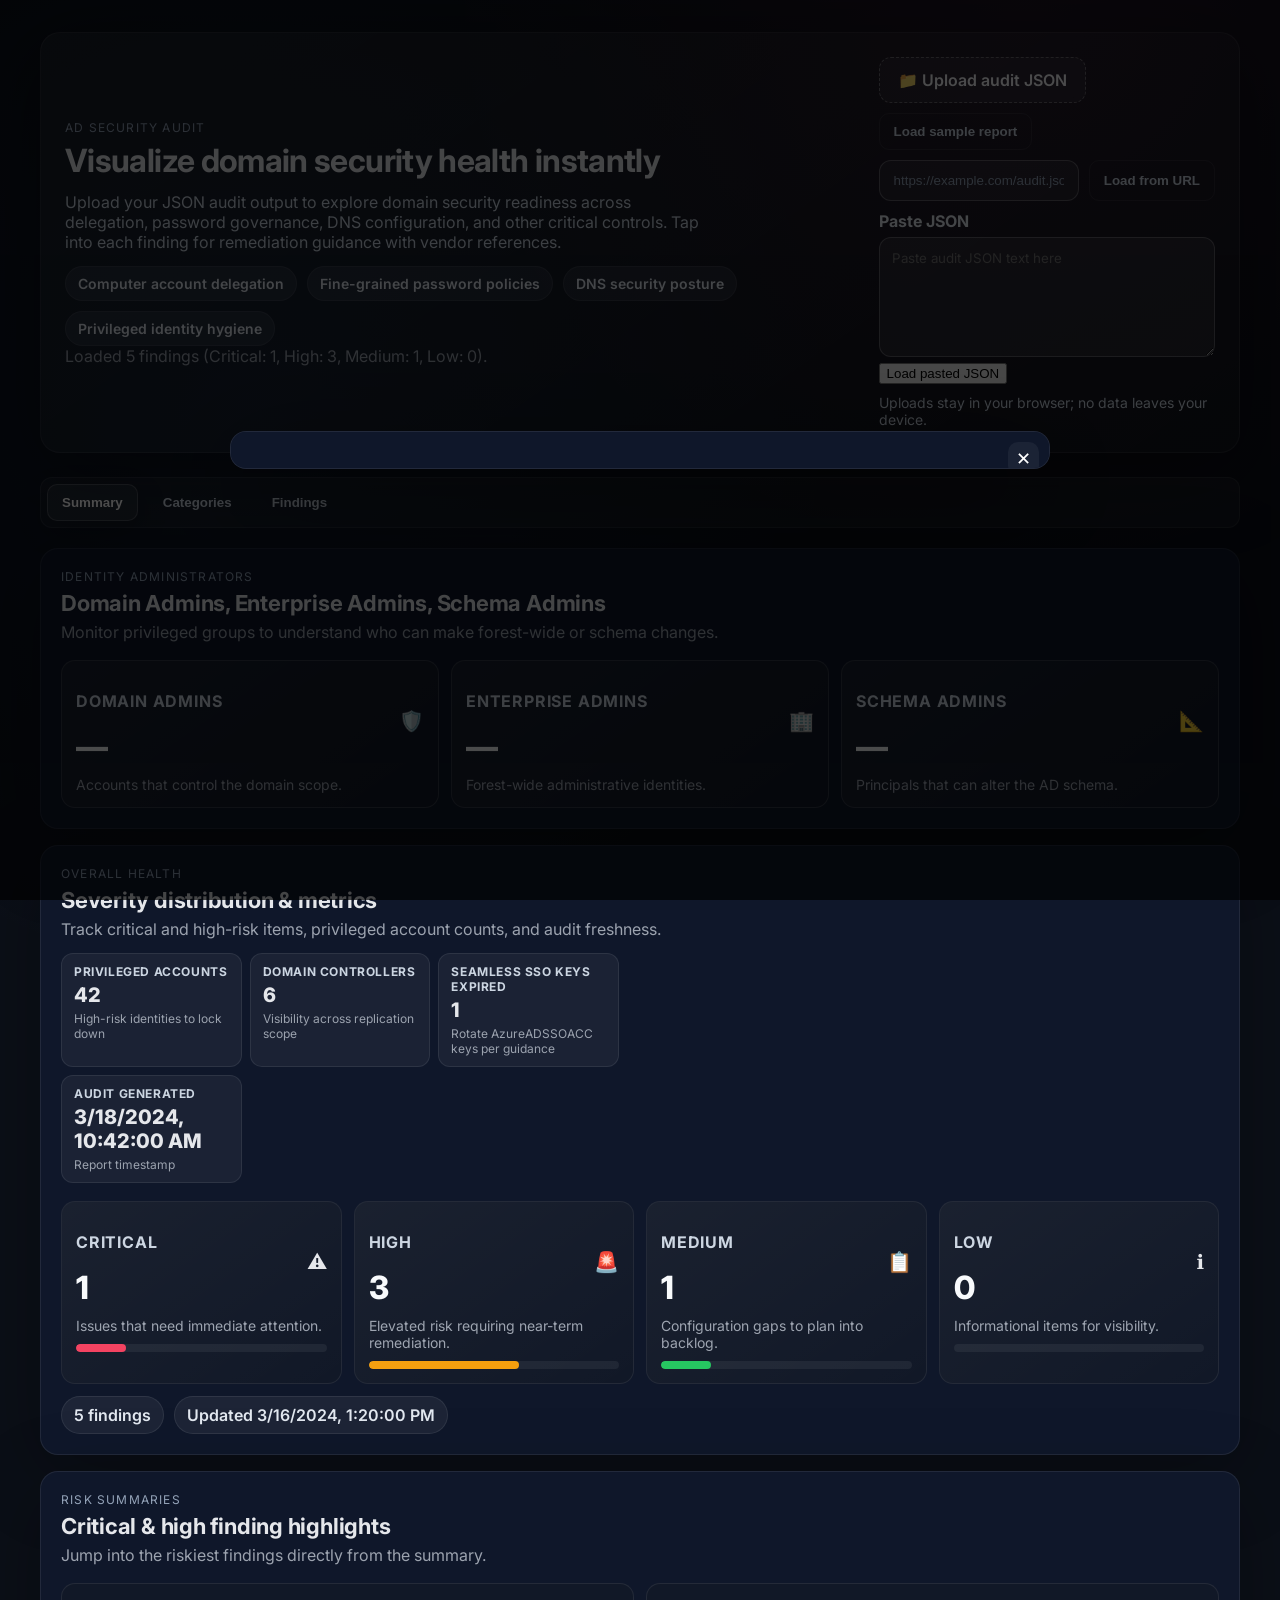
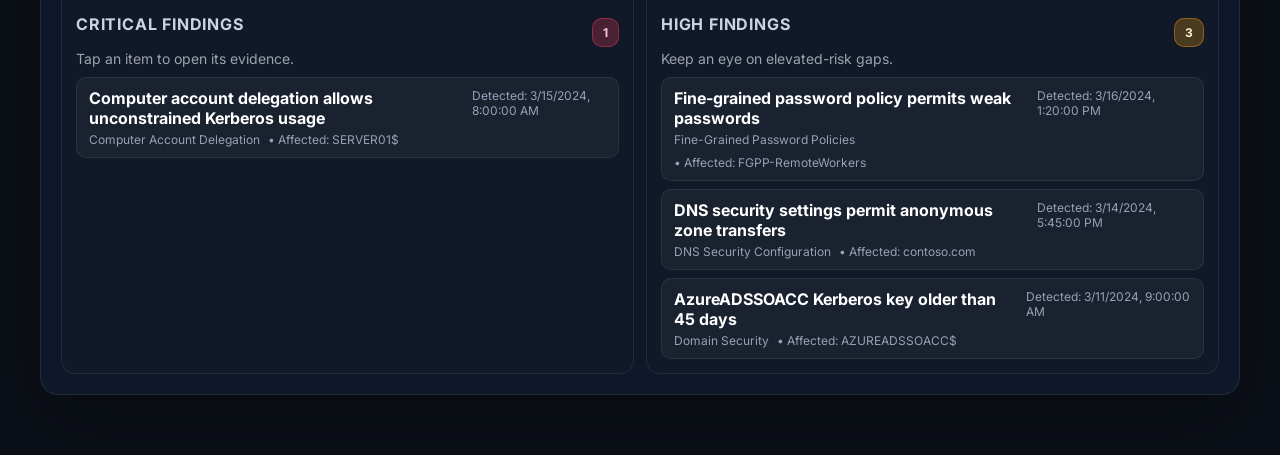
==== commit eaabcc7e: "Merge branch 'main' into codex/add-tabs-to-report-and-categorize-items" ====
--- a/ui/index.html
+++ b/ui/index.html
@@ -50,20 +50,11 @@
         </div>
       </section>
 
-      <section class="panel tab-shell">
-        <div class="section-heading">
-          <div>
-            <p class="eyebrow">Report navigation</p>
-            <h2>Switch between the summary, categories, and findings views</h2>
-            <p class="muted">Use the tabs to jump across the report without scrolling.</p>
-          </div>
-        </div>
-        <div class="tab-bar" role="tablist" aria-label="Report navigation">
-          <button class="tab-button active" data-tab="summary" role="tab" aria-selected="true">Summary</button>
-          <button class="tab-button" data-tab="categories" role="tab" aria-selected="false">Categories</button>
-          <button class="tab-button" data-tab="findings" role="tab" aria-selected="false">Findings</button>
-        </div>
-      </section>
+      <div class="tab-bar" role="tablist" aria-label="Report navigation">
+        <button class="tab-button active" data-tab="summary" role="tab" aria-selected="true">Summary</button>
+        <button class="tab-button" data-tab="categories" role="tab" aria-selected="false">Categories</button>
+        <button class="tab-button" data-tab="findings" role="tab" aria-selected="false">Findings</button>
+      </div>
 
       <section class="tab-panel" data-tab-panel="summary" role="tabpanel">
         <section class="panel">
--- a/ui/assets/styles.css
+++ b/ui/assets/styles.css
@@ -169,22 +169,14 @@
   align-self: flex-start;
 }
 
-.tab-shell {
-  position: sticky;
-  top: 0;
-  z-index: 10;
-  background: linear-gradient(180deg, rgba(15, 23, 42, 0.96) 0%, rgba(15, 23, 42, 0.88) 100%);
-  backdrop-filter: blur(8px);
-}
-
 .tab-bar {
   display: inline-flex;
   gap: 10px;
-  background: rgba(255, 255, 255, 0.06);
-  padding: 8px;
-  border-radius: 14px;
-  border: 1px solid var(--border);
-  box-shadow: 0 14px 40px rgba(0, 0, 0, 0.35);
+  background: rgba(255, 255, 255, 0.04);
+  padding: 6px;
+  border-radius: 12px;
+  border: 1px solid var(--border);
+  margin-top: 4px;
 }
 
 .tab-button {
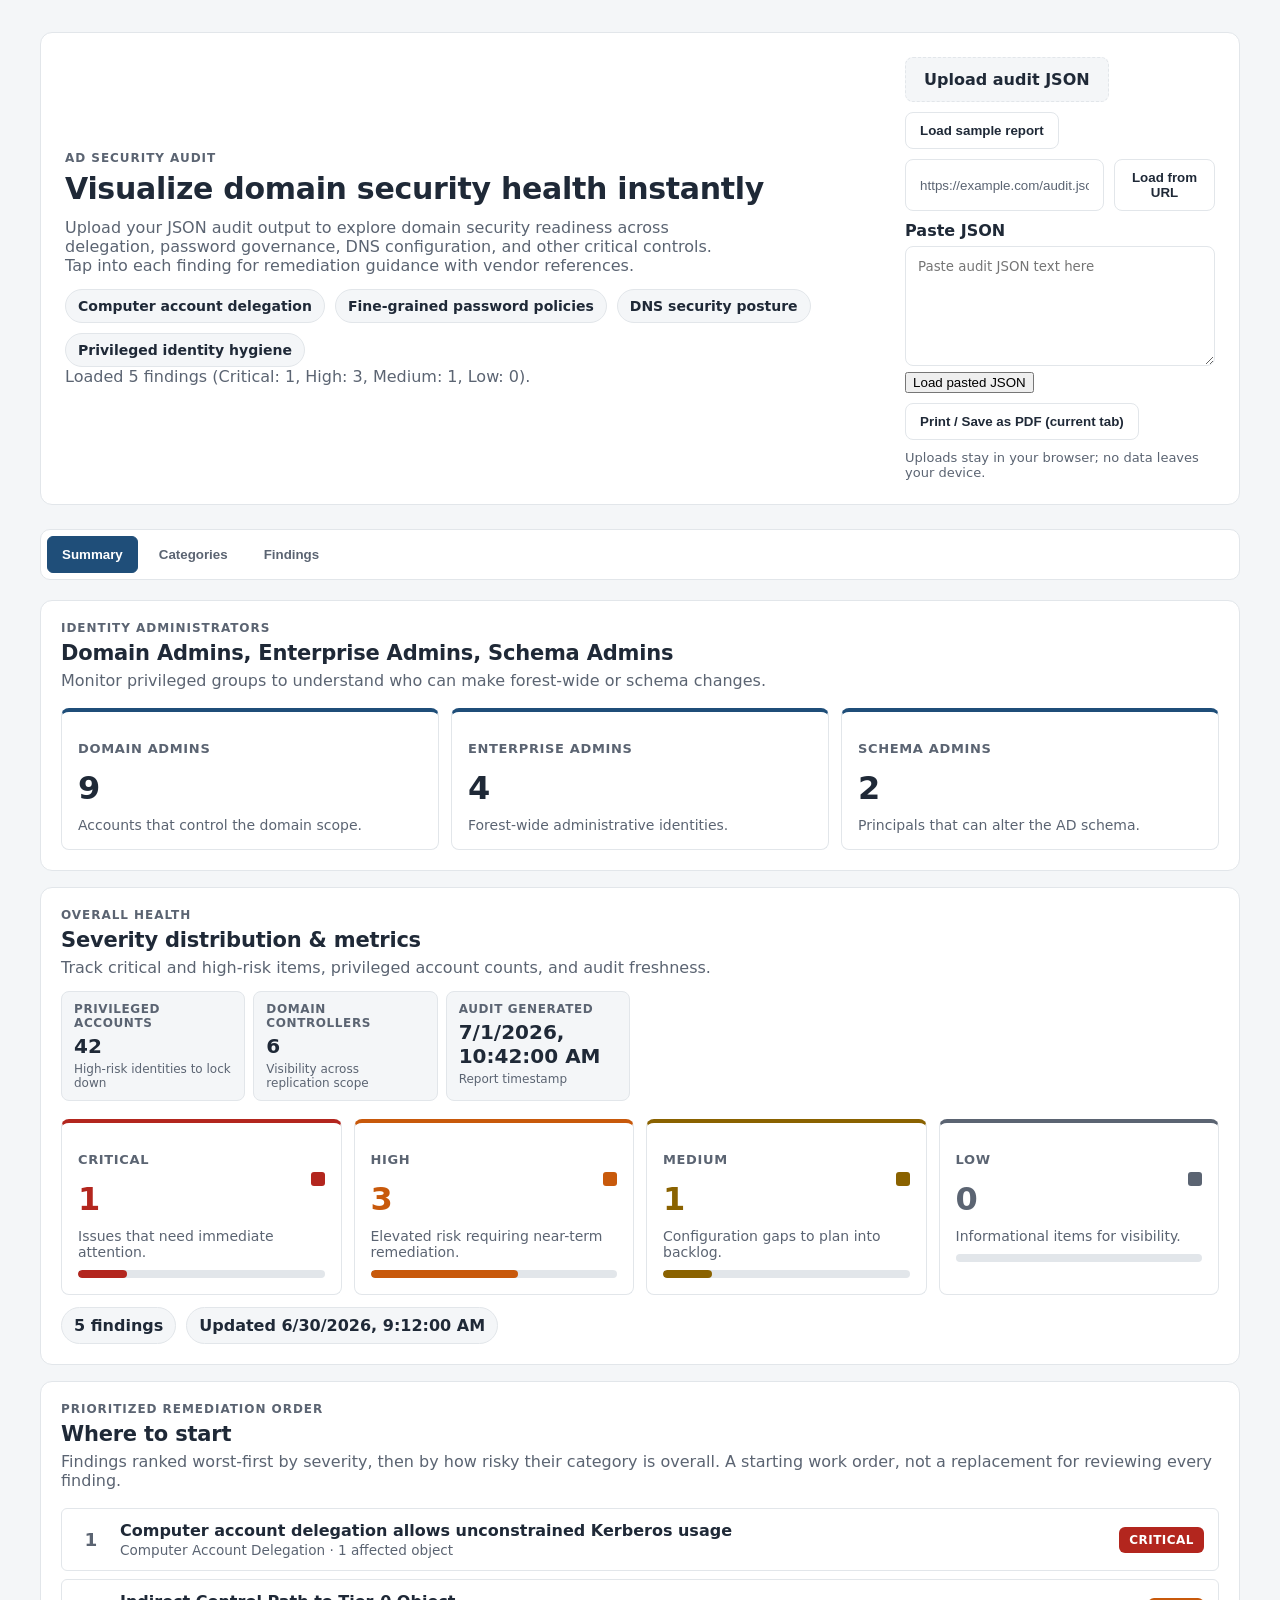
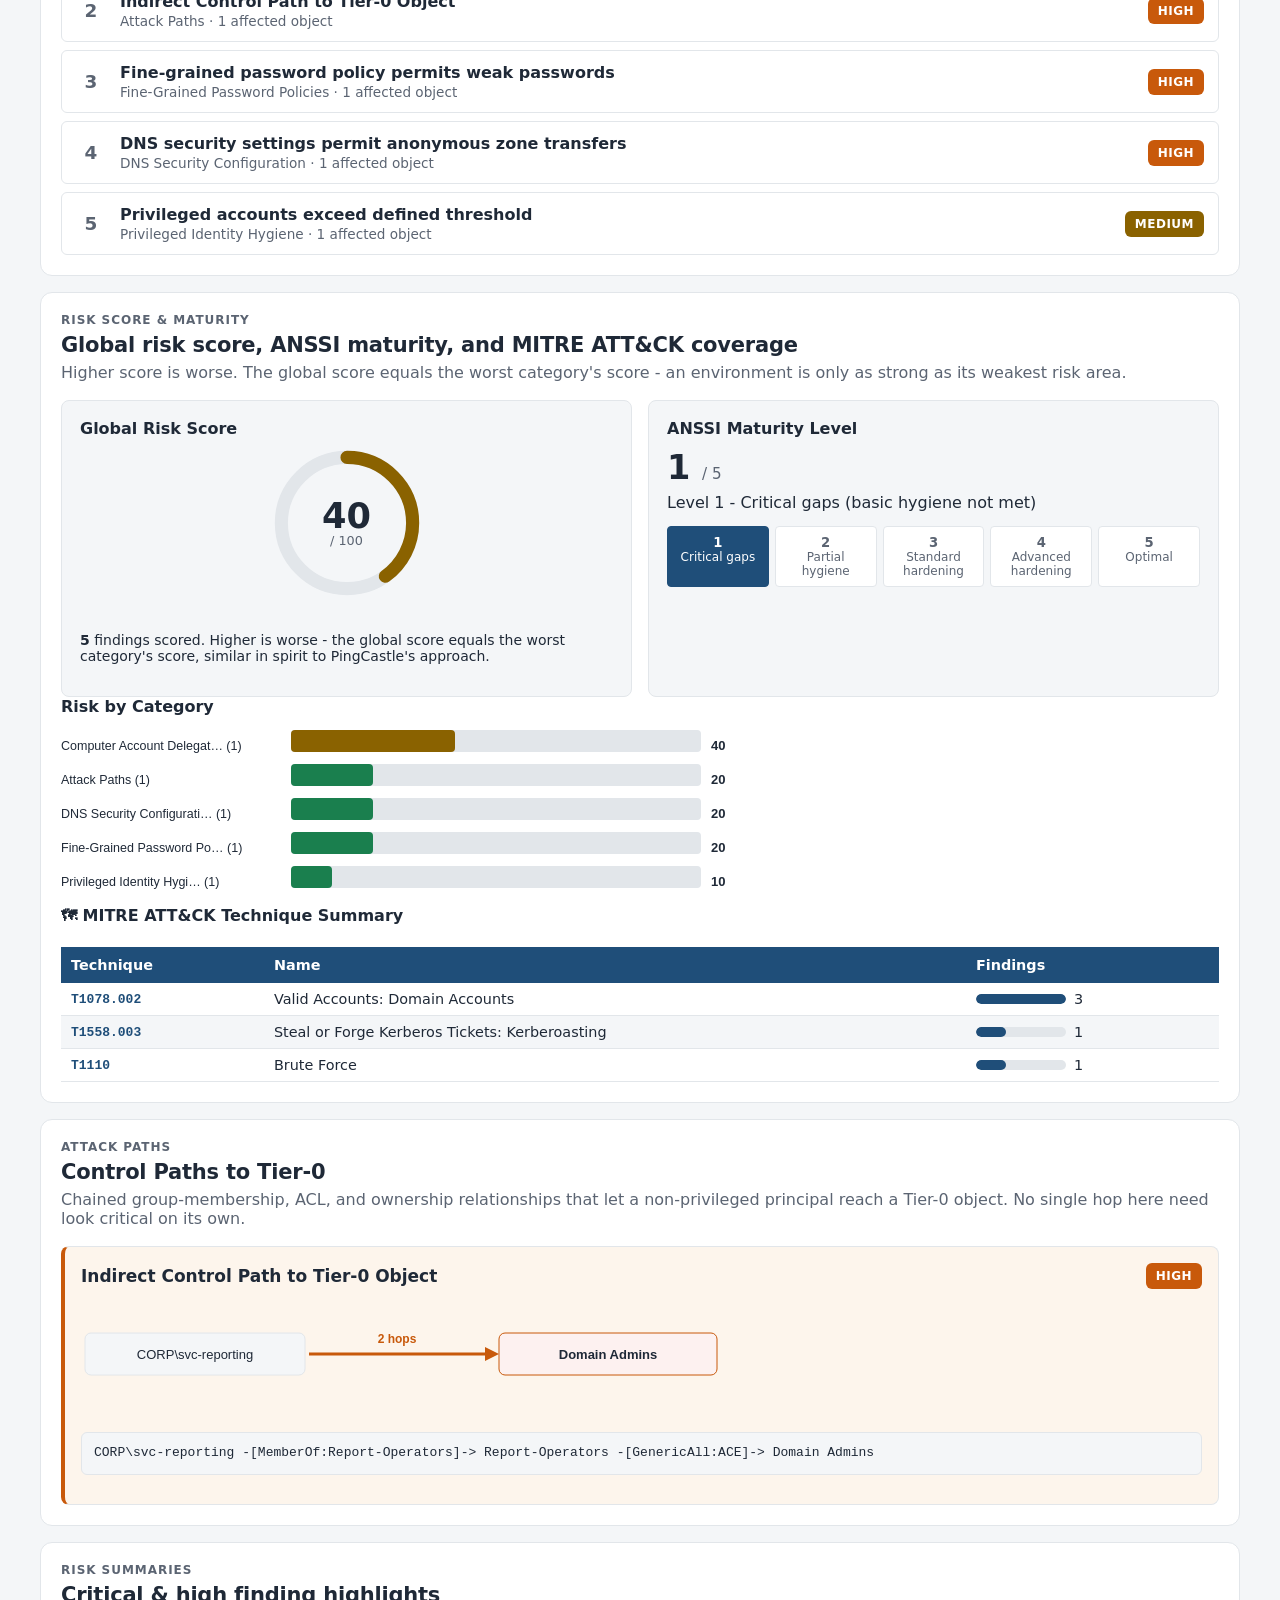
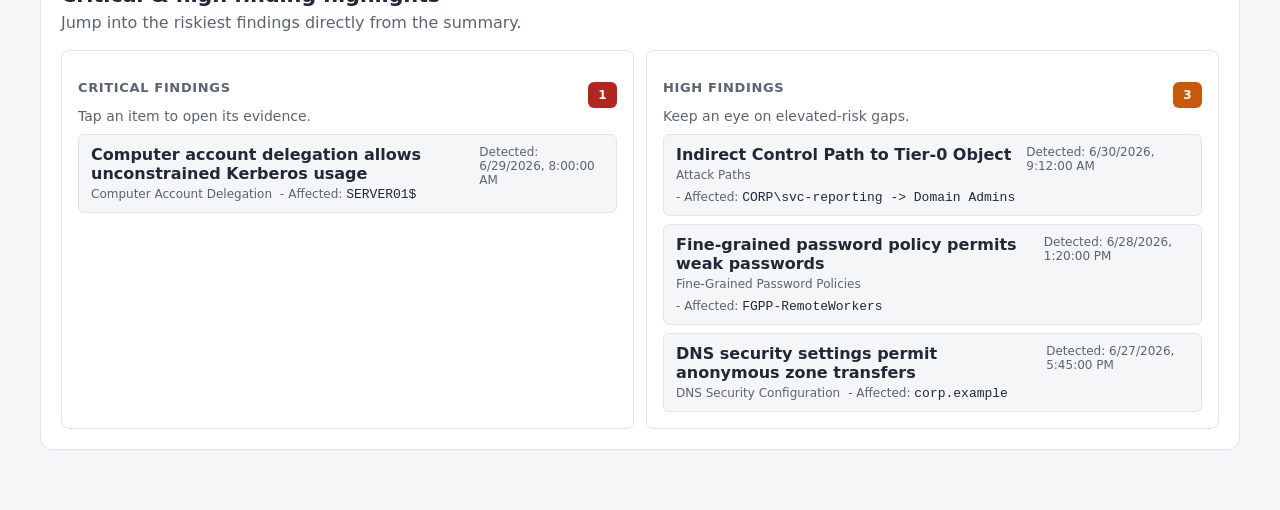
==== commit 0756cea4: "Merge 68ed077f0050170a1ef062d1e6ec766956c7c1ae into abcbb0980877f0068a1bfd7b5b28468554ad57da" ====
--- a/ui/index.html
+++ b/ui/index.html
@@ -4,12 +4,6 @@
     <meta charset="UTF-8" />
     <meta name="viewport" content="width=device-width, initial-scale=1.0" />
     <title>AD Security Audit Dashboard</title>
-    <link rel="preconnect" href="https://fonts.googleapis.com" />
-    <link rel="preconnect" href="https://fonts.gstatic.com" crossorigin />
-    <link
-      href="https://fonts.googleapis.com/css2?family=Inter:wght@400;600;700;800&display=swap"
-      rel="stylesheet"
-    />
     <link rel="stylesheet" href="./assets/styles.css" />
   </head>
   <body>
@@ -29,12 +23,12 @@
             <span class="badge">DNS security posture</span>
             <span class="badge">Privileged identity hygiene</span>
           </div>
-          <p id="status-message" class="muted">Waiting for data…</p>
+          <p id="status-message" class="muted">Waiting for data...</p>
         </div>
         <div class="hero-actions">
           <label class="file-upload">
             <input type="file" id="file-input" accept="application/json" />
-            <span>📁 Upload audit JSON</span>
+            <span>Upload audit JSON</span>
           </label>
           <button id="load-sample" class="ghost">Load sample report</button>
           <div class="input-row">
@@ -46,6 +40,7 @@
             <textarea id="paste-json" rows="4" placeholder="Paste audit JSON text here"></textarea>
             <button id="load-pasted" type="button">Load pasted JSON</button>
           </label>
+          <button id="print-view" class="ghost no-print" type="button">Print / Save as PDF (current tab)</button>
           <div class="helper-text">Uploads stay in your browser; no data leaves your device.</div>
         </div>
       </section>
@@ -70,9 +65,9 @@
               <div class="card-top">
                 <div>
                   <p class="label">Domain Admins</p>
-                  <p class="count" id="domain-admins-count">—</p>
-                </div>
-                <span class="icon">🛡️</span>
+                  <p class="count" id="domain-admins-count">-</p>
+                </div>
+                
               </div>
               <p class="helper">Accounts that control the domain scope.</p>
             </article>
@@ -80,9 +75,9 @@
               <div class="card-top">
                 <div>
                   <p class="label">Enterprise Admins</p>
-                  <p class="count" id="enterprise-admins-count">—</p>
-                </div>
-                <span class="icon">🏢</span>
+                  <p class="count" id="enterprise-admins-count">-</p>
+                </div>
+                
               </div>
               <p class="helper">Forest-wide administrative identities.</p>
             </article>
@@ -90,9 +85,9 @@
               <div class="card-top">
                 <div>
                   <p class="label">Schema Admins</p>
-                  <p class="count" id="schema-admins-count">—</p>
-                </div>
-                <span class="icon">📐</span>
+                  <p class="count" id="schema-admins-count">-</p>
+                </div>
+                
               </div>
               <p class="helper">Principals that can alter the AD schema.</p>
             </article>
@@ -115,7 +110,7 @@
                   <p class="label">Critical</p>
                   <p class="count" id="critical-count">0</p>
                 </div>
-                <span class="icon">⚠️</span>
+                <span class="sev-dot sev-dot-critical"></span>
               </div>
               <p class="helper">Issues that need immediate attention.</p>
               <div class="progress"><span id="critical-progress"></span></div>
@@ -126,7 +121,7 @@
                   <p class="label">High</p>
                   <p class="count" id="high-count">0</p>
                 </div>
-                <span class="icon">🚨</span>
+                <span class="sev-dot sev-dot-high"></span>
               </div>
               <p class="helper">Elevated risk requiring near-term remediation.</p>
               <div class="progress"><span id="high-progress"></span></div>
@@ -137,7 +132,7 @@
                   <p class="label">Medium</p>
                   <p class="count" id="medium-count">0</p>
                 </div>
-                <span class="icon">📋</span>
+                <span class="sev-dot sev-dot-medium"></span>
               </div>
               <p class="helper">Configuration gaps to plan into backlog.</p>
               <div class="progress"><span id="medium-progress"></span></div>
@@ -148,7 +143,7 @@
                   <p class="label">Low</p>
                   <p class="count" id="low-count">0</p>
                 </div>
-                <span class="icon">ℹ️</span>
+                <span class="sev-dot sev-dot-low"></span>
               </div>
               <p class="helper">Informational items for visibility.</p>
               <div class="progress"><span id="low-progress"></span></div>
@@ -156,8 +151,68 @@
           </div>
           <div class="meta-row-bar">
             <span id="total-count" class="pill">0 findings</span>
-            <span id="last-updated" class="pill">Waiting for data…</span>
-          </div>
+            <span id="last-updated" class="pill">Waiting for data...</span>
+          </div>
+        </section>
+
+        <section class="panel" id="priority-panel" hidden>
+          <div class="section-heading">
+            <div>
+              <p class="eyebrow">Prioritized remediation order</p>
+              <h2>Where to start</h2>
+              <p class="muted">Findings ranked worst-first by severity, then by how risky their category is overall. A starting work order, not a replacement for reviewing every finding.</p>
+            </div>
+          </div>
+          <ol id="priority-list" class="priority-list"></ol>
+        </section>
+
+        <section class="panel" id="risk-score-panel" hidden>
+          <div class="section-heading">
+            <div>
+              <p class="eyebrow">Risk score &amp; maturity</p>
+              <h2>Global risk score, ANSSI maturity, and MITRE ATT&amp;CK coverage</h2>
+              <p class="muted">Higher score is worse. The global score equals the worst category's score - an environment is only as strong as its weakest risk area.</p>
+            </div>
+          </div>
+          <div class="scoring-grid">
+            <div class="score-panel">
+              <h3>Global Risk Score</h3>
+              <div class="gauge-wrap">
+                <div id="risk-gauge"></div>
+                <div class="score-meta">
+                  <p id="risk-score-meta"></p>
+                </div>
+              </div>
+            </div>
+            <div class="maturity-panel">
+              <h3>ANSSI Maturity Level</h3>
+              <div class="maturity-head" id="maturity-head">- <small>/ 5</small></div>
+              <p id="maturity-label" style="color:var(--ink); margin: 6px 0 4px;"></p>
+              <div class="maturity-stepper" id="maturity-stepper"></div>
+            </div>
+          </div>
+          <h3>Risk by Category</h3>
+          <div class="category-bars-svg" id="category-bars-svg">No category scores yet.</div>
+          <div id="mitre-section" hidden>
+            <h3>&#128506; MITRE ATT&amp;CK Technique Summary</h3>
+            <div style="overflow-x: auto;">
+              <table class="mitre-table">
+                <thead><tr><th>Technique</th><th>Name</th><th>Findings</th></tr></thead>
+                <tbody id="mitre-table-body"></tbody>
+              </table>
+            </div>
+          </div>
+        </section>
+
+        <section class="panel" id="control-paths-panel" hidden>
+          <div class="section-heading">
+            <div>
+              <p class="eyebrow">Attack paths</p>
+              <h2>Control Paths to Tier-0</h2>
+              <p class="muted">Chained group-membership, ACL, and ownership relationships that let a non-privileged principal reach a Tier-0 object. No single hop here need look critical on its own.</p>
+            </div>
+          </div>
+          <div id="control-paths-list"></div>
         </section>
 
         <section class="panel">
@@ -222,7 +277,7 @@
 
     <div id="modal" class="modal" hidden>
       <div class="modal-content">
-        <button class="close" id="close-modal" aria-label="Close details">✕</button>
+        <button class="close" id="close-modal" aria-label="Close details">X</button>
         <div id="modal-body"></div>
       </div>
     </div>
--- a/ui/assets/styles.css
+++ b/ui/assets/styles.css
@@ -1,15 +1,27 @@
+/* Shared design tokens - same palette as the static Reporting.ps1 HTML report.
+   Single professional theme: no dark/light toggle. System font stack only -
+   no Google Fonts / CDN dependency. */
 :root {
-  --bg: #0b0f17;
-  --card: #111827;
-  --panel: #0f172a;
-  --muted: #9ca3af;
-  --border: rgba(255, 255, 255, 0.08);
-  --glow: linear-gradient(135deg, #6ee7ff 0%, #a855f7 50%, #fb7185 100%);
-  --critical: #f43f5e;
-  --high: #f59e0b;
-  --medium: #22c55e;
-  --low: #38bdf8;
-  font-family: 'Inter', system-ui, -apple-system, BlinkMacSystemFont, 'Segoe UI', sans-serif;
+  --font-sans: -apple-system, "Segoe UI", system-ui, Roboto, Helvetica, Arial, sans-serif;
+  --font-mono: 'Consolas', 'SFMono-Regular', Menlo, Monaco, monospace;
+  --bg: #f4f6f8;
+  --surface: #ffffff;
+  --card: #ffffff;
+  --panel: #ffffff;
+  --ink: #1f2937;
+  --muted: #5b6472;
+  --border: #e2e6ea;
+  --brand: #1f4e79;
+  --critical: #b3261e;
+  --critical-bg: #fdf1f0;
+  --high: #c8590b;
+  --high-bg: #fdf5ec;
+  --medium: #8a6200;
+  --medium-bg: #fdf8ec;
+  --low: #5b6472;
+  --low-bg: #f4f5f6;
+  --good: #1a7f4e;
+  font-family: var(--font-sans);
   background: var(--bg);
 }
 
@@ -20,10 +32,8 @@
 body {
   margin: 0;
   padding: 32px 20px 60px;
-  background: radial-gradient(circle at 20% 20%, rgba(59, 130, 246, 0.08), transparent 30%),
-    radial-gradient(circle at 80% 0%, rgba(236, 72, 153, 0.08), transparent 25%),
-    var(--bg);
-  color: #e5e7eb;
+  background: var(--bg);
+  color: var(--ink);
   min-height: 100vh;
 }
 
@@ -39,23 +49,23 @@
   display: flex;
   justify-content: space-between;
   gap: 24px;
-  background: linear-gradient(145deg, rgba(255, 255, 255, 0.05), rgba(255, 255, 255, 0.02));
+  background: var(--surface);
   border: 1px solid var(--border);
   padding: 24px;
-  border-radius: 20px;
-  box-shadow: 0 20px 80px rgba(0, 0, 0, 0.35);
+  border-radius: 12px;
   align-items: center;
 }
 
 .hero h1 {
   margin: 6px 0 12px;
-  font-size: 32px;
-  letter-spacing: -0.02em;
+  font-size: 30px;
+  letter-spacing: -0.01em;
+  color: var(--ink);
 }
 
 .lede {
   margin: 0 0 14px;
-  color: #cbd5e1;
+  color: var(--muted);
   max-width: 650px;
 }
 
@@ -68,9 +78,9 @@
 .badge {
   padding: 8px 12px;
   border-radius: 999px;
-  background: rgba(148, 163, 184, 0.12);
-  border: 1px solid var(--border);
-  color: #e2e8f0;
+  background: var(--bg);
+  border: 1px solid var(--border);
+  color: var(--ink);
   font-weight: 600;
   font-size: 14px;
 }
@@ -91,14 +101,14 @@
 .input-row input[type='url'] {
   flex: 1;
   padding: 12px 14px;
-  border: 1px solid rgba(255, 255, 255, 0.25);
-  border-radius: 12px;
-  background: rgba(255, 255, 255, 0.06);
-  color: #e2e8f0;
+  border: 1px solid var(--border);
+  border-radius: 8px;
+  background: var(--surface);
+  color: var(--ink);
 }
 
 .input-row input[type='url']::placeholder {
-  color: #94a3b8;
+  color: var(--muted);
 }
 
 .file-upload {
@@ -106,18 +116,17 @@
   align-items: center;
   gap: 10px;
   padding: 12px 18px;
-  border-radius: 12px;
-  border: 1px dashed rgba(255, 255, 255, 0.3);
-  background: rgba(255, 255, 255, 0.05);
+  border-radius: 8px;
+  border: 1px dashed var(--border);
+  background: var(--bg);
   cursor: pointer;
   font-weight: 600;
-  color: #f8fafc;
-  transition: all 0.2s ease;
+  color: var(--ink);
+  transition: background 0.15s ease;
 }
 
 .file-upload:hover {
-  background: rgba(255, 255, 255, 0.08);
-  transform: translateY(-1px);
+  background: #eef1f3;
 }
 
 .file-upload input {
@@ -127,22 +136,22 @@
 .hero-actions .ghost {
   background: transparent;
   border: 1px solid var(--border);
-  color: #cbd5e1;
+  color: var(--ink);
   padding: 10px 14px;
-  border-radius: 10px;
+  border-radius: 8px;
   cursor: pointer;
   font-weight: 600;
-  transition: all 0.2s ease;
+  transition: border-color 0.15s ease;
 }
 
 .hero-actions .ghost:hover {
-  border-color: rgba(255, 255, 255, 0.5);
-  color: #fff;
+  border-color: var(--brand);
+  color: var(--brand);
 }
 
 .helper-text {
-  color: #cbd5e1;
-  font-size: 14px;
+  color: var(--muted);
+  font-size: 13px;
 }
 
 .paste-area {
@@ -151,18 +160,18 @@
   gap: 6px;
   width: 100%;
   font-weight: 700;
-  color: #e2e8f0;
+  color: var(--ink);
 }
 
 .paste-area textarea {
   width: 100%;
   padding: 12px;
-  border-radius: 12px;
-  border: 1px solid rgba(255, 255, 255, 0.25);
-  background: rgba(255, 255, 255, 0.08);
-  color: #e2e8f0;
+  border-radius: 8px;
+  border: 1px solid var(--border);
+  background: var(--surface);
+  color: var(--ink);
   min-height: 120px;
-  font-family: 'Inter', system-ui, -apple-system, sans-serif;
+  font-family: var(--font-sans);
 }
 
 .paste-area button {
@@ -171,10 +180,10 @@
 
 .tab-bar {
   display: inline-flex;
-  gap: 10px;
-  background: rgba(255, 255, 255, 0.04);
+  gap: 6px;
+  background: var(--surface);
   padding: 6px;
-  border-radius: 12px;
+  border-radius: 10px;
   border: 1px solid var(--border);
   margin-top: 4px;
 }
@@ -182,19 +191,18 @@
 .tab-button {
   background: transparent;
   border: 1px solid transparent;
-  color: #cbd5e1;
+  color: var(--muted);
   padding: 10px 14px;
-  border-radius: 10px;
+  border-radius: 6px;
   font-weight: 700;
   cursor: pointer;
   transition: all 0.15s ease;
 }
 
 .tab-button.active {
-  background: rgba(255, 255, 255, 0.06);
-  border-color: rgba(255, 255, 255, 0.18);
+  background: var(--brand);
+  border-color: var(--brand);
   color: #fff;
-  box-shadow: 0 10px 30px rgba(0, 0, 0, 0.2);
 }
 
 .tab-panel[hidden] {
@@ -209,10 +217,9 @@
 
 .panel {
   background: var(--panel);
-  border-radius: 18px;
+  border-radius: 12px;
   border: 1px solid var(--border);
   padding: 20px;
-  box-shadow: 0 20px 80px rgba(0, 0, 0, 0.25);
 }
 
 .section-heading {
@@ -226,16 +233,24 @@
 
 .eyebrow {
   text-transform: uppercase;
-  letter-spacing: 0.1em;
-  color: #94a3b8;
+  letter-spacing: 0.08em;
+  color: var(--muted);
   font-size: 12px;
   margin: 0 0 6px;
+  font-weight: 700;
 }
 
 h2 {
   margin: 0 0 6px;
-  font-size: 22px;
+  font-size: 21px;
   letter-spacing: -0.01em;
+  color: var(--ink);
+}
+
+h3 {
+  margin: 0 0 10px;
+  font-size: 16px;
+  color: var(--ink);
 }
 
 .muted {
@@ -244,16 +259,16 @@
 }
 
 .error {
-  color: #fca5a5;
+  color: var(--critical);
   margin: 0;
 }
 
 .pill {
-  background: rgba(255, 255, 255, 0.06);
+  background: var(--bg);
   border: 1px solid var(--border);
   padding: 8px 12px;
   border-radius: 999px;
-  color: #e2e8f0;
+  color: var(--ink);
   font-weight: 600;
 }
 
@@ -272,21 +287,12 @@
 .summary-card {
   background: var(--card);
   border: 1px solid var(--border);
-  border-radius: 14px;
-  padding: 14px;
+  border-top: 4px solid transparent;
+  border-radius: 8px;
+  padding: 16px;
   display: flex;
   flex-direction: column;
   gap: 10px;
-  position: relative;
-  overflow: hidden;
-}
-
-.summary-card::after {
-  content: '';
-  position: absolute;
-  inset: 0;
-  background: linear-gradient(145deg, rgba(255, 255, 255, 0.04), transparent);
-  pointer-events: none;
 }
 
 .card-top {
@@ -303,27 +309,28 @@
 .label {
   text-transform: uppercase;
   letter-spacing: 0.05em;
-  color: #cbd5e1;
-  font-weight: 700;
+  color: var(--muted);
+  font-weight: 700;
+  font-size: 13px;
 }
 
 .count {
   font-size: 32px;
   margin: 0;
   font-weight: 800;
-  color: #f8fafc;
+  color: var(--ink);
 }
 
 .helper {
   margin: 0;
-  color: #9ca3af;
+  color: var(--muted);
   font-size: 14px;
 }
 
 .progress {
   width: 100%;
   height: 8px;
-  background: rgba(255, 255, 255, 0.06);
+  background: var(--border);
   border-radius: 999px;
   overflow: hidden;
 }
@@ -335,24 +342,24 @@
   border-radius: 999px;
 }
 
-.tone-critical .progress span {
-  background: var(--critical);
-}
-
-.tone-high .progress span {
-  background: var(--high);
-}
-
-.tone-medium .progress span {
-  background: var(--medium);
-}
-
-.tone-low .progress span {
-  background: var(--low);
-}
+.tone-critical { border-top-color: var(--critical); }
+.tone-critical .count { color: var(--critical); }
+.tone-critical .progress span { background: var(--critical); }
+
+.tone-high { border-top-color: var(--high); }
+.tone-high .count { color: var(--high); }
+.tone-high .progress span { background: var(--high); }
+
+.tone-medium { border-top-color: var(--medium); }
+.tone-medium .count { color: var(--medium); }
+.tone-medium .progress span { background: var(--medium); }
+
+.tone-low { border-top-color: var(--low); }
+.tone-low .count { color: var(--low); }
+.tone-low .progress span { background: var(--low); }
 
 .tone-identity {
-  border-color: rgba(255, 255, 255, 0.14);
+  border-top-color: var(--brand);
 }
 
 .category-grid {
@@ -370,8 +377,8 @@
 .callout-card {
   background: var(--card);
   border: 1px solid var(--border);
-  border-radius: 14px;
-  padding: 14px;
+  border-radius: 8px;
+  padding: 16px;
   display: flex;
   flex-direction: column;
   gap: 10px;
@@ -391,47 +398,45 @@
 
 .callout-item {
   padding: 10px 12px;
-  border-radius: 10px;
-  border: 1px solid var(--border);
-  background: rgba(255, 255, 255, 0.04);
+  border-radius: 6px;
+  border: 1px solid var(--border);
+  background: var(--bg);
   display: flex;
   justify-content: space-between;
   gap: 8px;
   cursor: pointer;
-  transition: border-color 0.15s ease, transform 0.15s ease;
+  transition: border-color 0.15s ease;
 }
 
 .callout-item:hover {
-  border-color: rgba(255, 255, 255, 0.2);
-  transform: translateY(-1px);
+  border-color: var(--brand);
 }
 
 .callout-item strong {
   display: block;
-  color: #fff;
+  color: var(--ink);
   margin-bottom: 4px;
 }
 
 .callout-item .meta-row {
   font-size: 12px;
-  color: #94a3b8;
+  color: var(--muted);
 }
 
 .category-card {
   background: var(--card);
   border: 1px solid var(--border);
-  border-radius: 14px;
-  padding: 14px;
+  border-radius: 8px;
+  padding: 16px;
   display: flex;
   flex-direction: column;
   gap: 12px;
-  transition: transform 0.2s ease, border-color 0.2s ease;
+  transition: border-color 0.15s ease;
   cursor: pointer;
 }
 
 .category-card:hover {
-  transform: translateY(-4px);
-  border-color: rgba(255, 255, 255, 0.25);
+  border-color: var(--brand);
 }
 
 .category-header {
@@ -446,6 +451,7 @@
   gap: 10px;
   align-items: center;
   font-weight: 700;
+  color: var(--ink);
 }
 
 .category-title .icon {
@@ -454,46 +460,28 @@
 
 .status-chip {
   padding: 6px 10px;
-  border-radius: 10px;
+  border-radius: 6px;
   font-weight: 700;
   font-size: 12px;
   text-transform: uppercase;
   letter-spacing: 0.04em;
-}
-
-.status-critical {
-  background: rgba(244, 63, 94, 0.18);
-  color: #fecdd3;
-  border: 1px solid rgba(244, 63, 94, 0.4);
-}
-
-.status-high {
-  background: rgba(245, 158, 11, 0.18);
-  color: #fef3c7;
-  border: 1px solid rgba(245, 158, 11, 0.4);
-}
-
-.status-medium {
-  background: rgba(34, 197, 94, 0.18);
-  color: #dcfce7;
-  border: 1px solid rgba(34, 197, 94, 0.35);
-}
-
-.status-low {
-  background: rgba(56, 189, 248, 0.18);
-  color: #cffafe;
-  border: 1px solid rgba(56, 189, 248, 0.35);
-}
+  color: #fff;
+}
+
+.status-critical { background: var(--critical); }
+.status-high { background: var(--high); }
+.status-medium { background: var(--medium); }
+.status-low { background: var(--low); }
 
 .stat-line {
   display: flex;
   justify-content: space-between;
-  color: #cbd5e1;
+  color: var(--muted);
   font-size: 14px;
 }
 
 .stat-line strong {
-  color: #fff;
+  color: var(--ink);
 }
 
 .pill-row {
@@ -503,8 +491,8 @@
 }
 
 .pill-row .pill {
-  background: rgba(255, 255, 255, 0.04);
-  border-color: rgba(255, 255, 255, 0.12);
+  background: var(--bg);
+  border-color: var(--border);
   font-size: 12px;
 }
 
@@ -516,13 +504,19 @@
 .finding-card {
   background: var(--card);
   border: 1px solid var(--border);
-  border-radius: 14px;
-  padding: 14px;
+  border-left: 4px solid var(--border);
+  border-radius: 8px;
+  padding: 16px;
   display: grid;
   gap: 10px;
   grid-template-columns: 1fr;
 }
 
+.finding-card.severity-critical-card { border-left-color: var(--critical); background: var(--critical-bg); }
+.finding-card.severity-high-card { border-left-color: var(--high); background: var(--high-bg); }
+.finding-card.severity-medium-card { border-left-color: var(--medium); background: var(--medium-bg); }
+.finding-card.severity-low-card { border-left-color: var(--low); background: var(--low-bg); }
+
 .finding-header {
   display: flex;
   justify-content: space-between;
@@ -535,36 +529,38 @@
   display: flex;
   align-items: center;
   gap: 10px;
-  font-size: 18px;
-  font-weight: 700;
+  font-size: 17px;
+  font-weight: 700;
+  color: var(--ink);
 }
 
 .severity-pill {
   padding: 6px 10px;
-  border-radius: 10px;
+  border-radius: 6px;
   font-weight: 700;
   font-size: 12px;
   letter-spacing: 0.04em;
   text-transform: uppercase;
-}
-
-.severity-critical { background: rgba(244, 63, 94, 0.25); color: #fecdd3; border: 1px solid rgba(244, 63, 94, 0.4); }
-.severity-high { background: rgba(245, 158, 11, 0.25); color: #fef3c7; border: 1px solid rgba(245, 158, 11, 0.4); }
-.severity-medium { background: rgba(34, 197, 94, 0.22); color: #dcfce7; border: 1px solid rgba(34, 197, 94, 0.35); }
-.severity-low { background: rgba(56, 189, 248, 0.22); color: #cffafe; border: 1px solid rgba(56, 189, 248, 0.35); }
+  color: #fff;
+}
+
+.severity-critical { background: var(--critical); }
+.severity-high { background: var(--high); }
+.severity-medium { background: var(--medium); }
+.severity-low { background: var(--low); }
 
 .meta-row {
   display: flex;
   flex-wrap: wrap;
   gap: 8px;
-  color: #cbd5e1;
+  color: var(--muted);
   font-size: 14px;
 }
 
 .meta-chip {
   padding: 6px 10px;
   border-radius: 999px;
-  background: rgba(255, 255, 255, 0.04);
+  background: var(--bg);
   border: 1px solid var(--border);
 }
 
@@ -574,13 +570,47 @@
 .references,
 .detail-grid {
   margin: 0;
-  color: #e2e8f0;
+  color: var(--ink);
+}
+
+/* Some findings build a newline-separated bullet list into Description
+   (e.g. Domain Admin Equivalence, ESC4) instead of one long
+   semicolon-joined sentence, and Remediation numbered lists (e.g. the
+   Kerberoasting finding) also rely on real newlines between steps. These
+   are set via textContent in app.js, which preserves the \n characters -
+   but the default `white-space: normal` collapses them right back into
+   one line. pre-line keeps normal word-wrapping while still breaking on
+   the newlines that are actually there. */
+.description,
+.remediation {
+  white-space: pre-line;
 }
 
 .remediation strong,
 .references strong,
 .detail-grid strong {
-  color: #f8fafc;
+  color: var(--ink);
+}
+
+/* Change-management enrichment (v1.24.0) - EstimatedEffort/KnownRisks/
+   BackupRollback/OperationalNotes, per Finding-Enrichment-Prompt.md.
+   Styled as a distinct left-accented block so it reads as supplementary
+   to Impact/Remediation rather than restating them. */
+.enrichment-block {
+  margin-top: 10px;
+  padding: 10px 14px;
+  border-left: 3px solid var(--brand, #1f4e79);
+  background: var(--surface, #fff);
+  border-radius: 0 4px 4px 0;
+}
+
+.enrichment-item {
+  margin: 6px 0;
+  line-height: 1.6;
+}
+
+.enrichment-item strong {
+  color: var(--ink);
 }
 
 .detail-grid {
@@ -610,9 +640,9 @@
 }
 
 .meta-stat-card {
-  background: rgba(255, 255, 255, 0.05);
-  border: 1px solid var(--border);
-  border-radius: 12px;
+  background: var(--bg);
+  border: 1px solid var(--border);
+  border-radius: 8px;
   padding: 10px 12px;
   display: flex;
   flex-direction: column;
@@ -622,69 +652,80 @@
 .meta-stat-card .label {
   font-size: 12px;
   text-transform: uppercase;
-  color: #cbd5e1;
+  color: var(--muted);
 }
 
 .meta-stat-card .value {
   font-size: 20px;
   font-weight: 800;
+  color: var(--ink);
 }
 
 .meta-stat-card .hint {
-  color: #9ca3af;
+  color: var(--muted);
   font-size: 12px;
 }
 
 .detail-button {
   align-self: flex-start;
   padding: 8px 10px;
-  border-radius: 10px;
-  border: 1px solid var(--border);
-  background: rgba(255, 255, 255, 0.04);
-  color: #fff;
+  border-radius: 6px;
+  border: 1px solid var(--border);
+  background: var(--surface);
+  color: var(--ink);
   font-weight: 700;
   cursor: pointer;
-  transition: all 0.2s ease;
+  transition: border-color 0.15s ease;
 }
 
 .detail-button:hover {
-  border-color: rgba(255, 255, 255, 0.25);
-  transform: translateY(-1px);
+  border-color: var(--brand);
+  color: var(--brand);
 }
 
 .modal {
   position: fixed;
   inset: 0;
-  background: rgba(0, 0, 0, 0.7);
+  background: rgba(31, 41, 55, 0.55);
   display: grid;
   place-items: center;
   padding: 20px;
   z-index: 999;
 }
 
+/* v1.20.3: .modal's `display: grid` above has the same CSS specificity as
+   the browser's built-in `[hidden] { display: none }` rule, and (being an
+   author rule) wins the cascade - so without this override the modal
+   rendered on every page load regardless of the `hidden` attribute, always
+   empty since openModal() was never actually called. This rule restores
+   `hidden` as the authority. */
+.modal[hidden] {
+  display: none;
+}
+
 .modal-content {
   background: var(--panel);
   border: 1px solid var(--border);
-  border-radius: 16px;
+  border-radius: 12px;
   max-width: 820px;
   width: min(820px, 100%);
   max-height: 90vh;
   overflow: auto;
   padding: 18px;
   position: relative;
-  box-shadow: 0 30px 100px rgba(0, 0, 0, 0.45);
+  box-shadow: 0 8px 30px rgba(15, 23, 42, 0.2);
 }
 
 .close {
   position: absolute;
   top: 10px;
   right: 10px;
-  border: none;
-  background: rgba(255, 255, 255, 0.05);
-  color: #fff;
-  font-size: 18px;
+  border: 1px solid var(--border);
+  background: var(--surface);
+  color: var(--ink);
+  font-size: 16px;
   padding: 6px 8px;
-  border-radius: 10px;
+  border-radius: 6px;
   cursor: pointer;
 }
 
@@ -695,8 +736,282 @@
 }
 
 .reference-list li a {
-  color: #93c5fd;
-}
+  color: var(--brand);
+}
+
+/* Risk score, maturity, category-bar and MITRE visuals - inline SVG, no
+   chart library, matching the static report's Reporting.ps1 components. */
+.scoring-grid {
+  display: grid;
+  grid-template-columns: minmax(260px, 1fr) minmax(260px, 1fr);
+  gap: 16px;
+}
+
+@media (max-width: 700px) {
+  .scoring-grid { grid-template-columns: 1fr; }
+}
+
+.score-panel, .maturity-panel {
+  padding: 18px;
+  border-radius: 8px;
+  background: var(--bg);
+  border: 1px solid var(--border);
+}
+
+.gauge-wrap {
+  display: flex;
+  align-items: center;
+  justify-content: center;
+  gap: 20px;
+  flex-wrap: wrap;
+}
+
+.gauge-svg-wrap {
+  position: relative;
+  width: 150px;
+  height: 150px;
+  flex: none;
+}
+
+.gauge-svg-wrap svg {
+  width: 100%;
+  height: 100%;
+}
+
+.gauge-center {
+  position: absolute;
+  inset: 0;
+  display: flex;
+  flex-direction: column;
+  align-items: center;
+  justify-content: center;
+}
+
+.gauge-center .num {
+  font-size: 2.2em;
+  font-weight: 700;
+  color: var(--ink);
+  line-height: 1;
+}
+
+.gauge-center .of {
+  font-size: 0.8em;
+  color: var(--muted);
+}
+
+.score-meta {
+  color: var(--ink);
+  font-size: 14px;
+}
+
+.score-meta .hint {
+  font-size: 0.85em;
+  color: var(--muted);
+  margin-top: 8px;
+}
+
+.maturity-stepper {
+  display: flex;
+  gap: 6px;
+  margin-top: 14px;
+  flex-wrap: wrap;
+}
+
+.maturity-chip {
+  flex: 1;
+  min-width: 80px;
+  padding: 8px 6px;
+  border-radius: 4px;
+  background: var(--surface);
+  border: 1px solid var(--border);
+  color: var(--muted);
+  font-size: 0.75em;
+  text-align: center;
+}
+
+.maturity-chip .lvl {
+  display: block;
+  font-weight: 700;
+  font-size: 1.1em;
+}
+
+.maturity-chip.reached {
+  background: #eaf5ef;
+  border-color: var(--good);
+  color: var(--good);
+}
+
+.maturity-chip.current {
+  background: var(--brand);
+  border-color: var(--brand);
+  color: #fff;
+}
+
+.maturity-head {
+  font-size: 2.1em;
+  font-weight: 700;
+  color: var(--ink);
+}
+
+.maturity-head small {
+  font-size: 0.45em;
+  color: var(--muted);
+  font-weight: normal;
+}
+
+.mitre-table {
+  width: 100%;
+  border-collapse: collapse;
+  margin-top: 12px;
+  font-size: 0.9em;
+}
+
+.mitre-table th {
+  background: var(--brand);
+  color: #fff;
+  padding: 10px;
+  text-align: left;
+}
+
+.mitre-table td {
+  padding: 8px 10px;
+  border-bottom: 1px solid var(--border);
+  vertical-align: middle;
+}
+
+.mitre-table tr:nth-child(even) { background: var(--bg); }
+
+.mitre-id {
+  font-family: var(--font-mono);
+  font-size: 13px;
+  color: var(--brand);
+  font-weight: 600;
+}
+
+/* v1.20.2: shared code/mono type scale - matches the static report so a
+   reader sees the same treatment for path/identifier-style content in
+   either surface. */
+.code-block {
+  font-family: var(--font-mono);
+  font-size: 13px;
+  line-height: 1.6;
+  color: var(--ink);
+  background: var(--bg);
+  border: 1px solid var(--border);
+  border-radius: 6px;
+  padding: 10px 12px;
+  word-break: break-word;
+}
+
+.meta-code {
+  font-family: var(--font-mono);
+  font-size: 13px;
+  color: var(--ink);
+  word-break: break-word;
+}
+
+.mitre-bar-cell {
+  display: flex;
+  align-items: center;
+  gap: 8px;
+}
+
+.mitre-bar-track {
+  display: block;
+  width: 90px;
+  height: 10px;
+  background: var(--border);
+  border-radius: 5px;
+  overflow: hidden;
+  flex: none;
+}
+
+.mitre-bar-fill {
+  display: block;
+  height: 100%;
+  background: var(--brand);
+  border-radius: 5px;
+}
+
+.category-bars-svg svg {
+  width: 100%;
+  height: auto;
+  max-width: 700px;
+  display: block;
+}
+
+.control-path-svg svg {
+  width: 100%;
+  height: auto;
+  display: block;
+}
+
+.control-path-svg {
+  max-width: 640px;
+  margin: 10px 0;
+}
+
+/* Prioritized remediation order */
+.priority-list {
+  list-style: none;
+  margin: 0;
+  padding: 0;
+  display: grid;
+  gap: 8px;
+}
+
+.priority-item {
+  display: grid;
+  grid-template-columns: 30px 1fr auto;
+  align-items: center;
+  gap: 14px;
+  padding: 12px 14px;
+  border: 1px solid var(--border);
+  border-radius: 6px;
+  background: var(--surface);
+}
+
+.priority-rank {
+  font-weight: 700;
+  color: var(--muted);
+  font-size: 1.15em;
+  text-align: center;
+}
+
+.priority-item a,
+.priority-item button.priority-link {
+  color: var(--ink);
+  text-decoration: none;
+  font-weight: 600;
+  background: none;
+  border: none;
+  padding: 0;
+  text-align: left;
+  cursor: pointer;
+  font-size: 1em;
+  font-family: inherit;
+}
+
+.priority-item a:hover,
+.priority-item button.priority-link:hover {
+  text-decoration: underline;
+}
+
+.priority-cat {
+  color: var(--muted);
+  font-size: 0.85em;
+  font-weight: 400;
+  display: block;
+  margin-top: 2px;
+}
+
+/* v1.20.1: severity dots replacing emoji icons on summary cards - same
+   treatment as the static report, for a consistent, print-safe cue. */
+.sev-dot { display: inline-block; width: 14px; height: 14px; border-radius: 3px; flex: none; }
+.sev-dot-critical { background: var(--critical); }
+.sev-dot-high { background: var(--high); }
+.sev-dot-medium { background: var(--medium); }
+.sev-dot-low { background: var(--low); }
 
 @media (max-width: 900px) {
   .hero {
@@ -708,3 +1023,11 @@
     padding: 18px 14px 40px;
   }
 }
+
+/* v1.20.1: print affordance - only the active tab panel prints (inactive
+   ones are already [hidden]); interactive chrome is hidden. */
+@media print {
+  body { background: white; padding: 0; }
+  .no-print, .tab-bar, .file-upload, .input-row, .paste-area, .helper-text { display: none !important; }
+  .panel { box-shadow: none; }
+}
